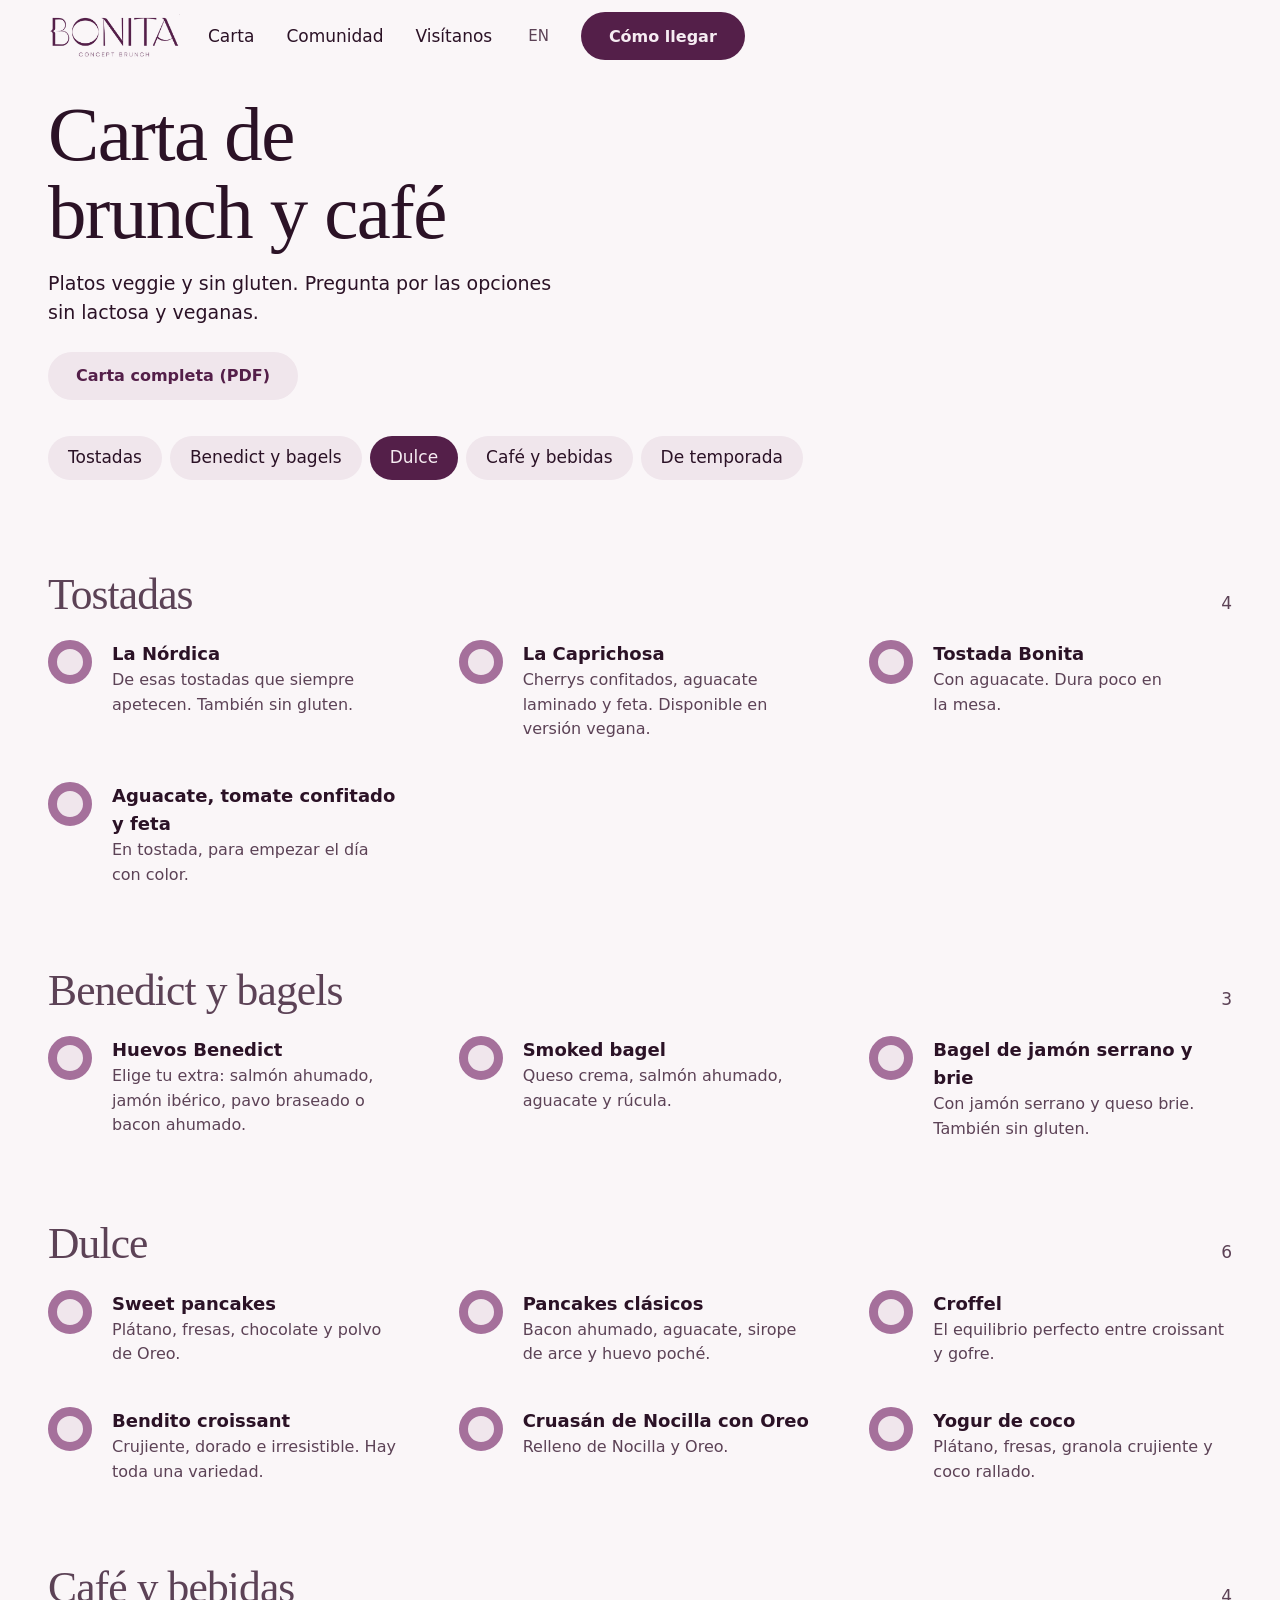
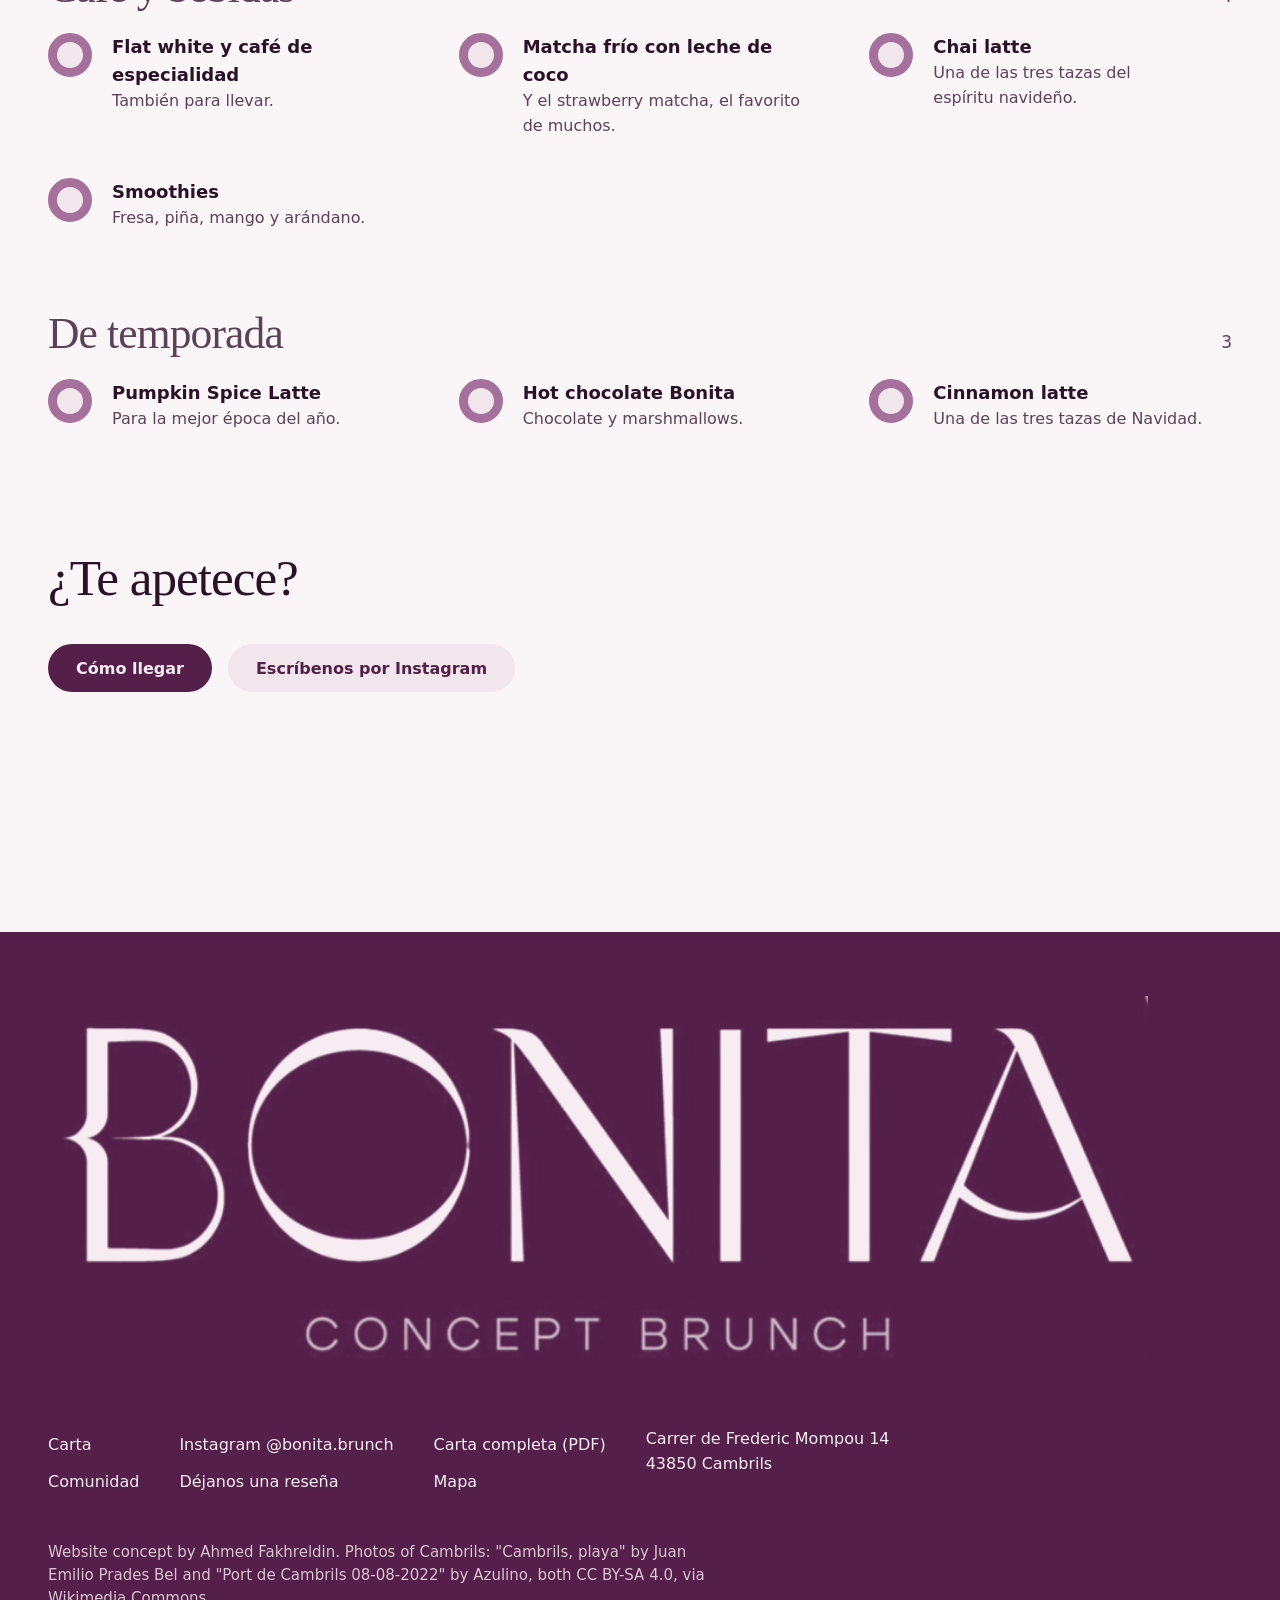
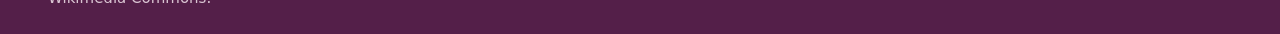
==== carta.html @ 0c5d7764 "Bonita Concept Brunch website concept" ====
<!doctype html>
<html lang="es"><head><meta charset="utf-8"><meta name="viewport" content="width=device-width,initial-scale=1">
<title>Carta · Bonita Concept Brunch</title><meta name="description" content="Los platos y bebidas de Bonita Concept Brunch en Cambrils.">
<link rel="preload" as="font" type="font/ttf" crossorigin href="fonts/marcellus-400.ttf">
<link rel="preload" as="font" type="font/ttf" crossorigin href="fonts/figtree-400.ttf">
<link rel="stylesheet" href="fonts/fonts.css"><link rel="stylesheet" href="styles.css">
<style>html.fl body{opacity:0}body{transition:opacity .25s ease}</style>
<script>document.documentElement.classList.add('fl');(function(){var d=function(){document.documentElement.classList.remove('fl')};setTimeout(d,1200);if(document.fonts&&document.fonts.load){Promise.all([document.fonts.load('1em Marcellus'),document.fonts.load('1em Figtree')]).then(d,d)}else d()})();</script>
</head><body><a class="skip" href="#main">Saltar al contenido</a><header class="nav"><a href="index.html" aria-label="Bonita Concept Brunch"><img class="logo" src="img/logo-plum.png" alt="Bonita Concept Brunch" width="132" height="44"></a>
<a class="l" href="carta.html"><span data-en="Menu">Carta</span></a><a class="l" href="comunidad.html"><span data-en="Community">Comunidad</span></a><a class="l" href="index.html#visitanos"><span data-en="Visit">Visítanos</span></a>
<button class="lang" type="button">EN</button><a class="btn" href="https://www.google.com/maps/search/?api=1&query=Bonita+Concept+Brunch+Carrer+de+Frederic+Mompou+14+Cambrils"><span data-en="Directions">Cómo llegar</span></a></header><main id="main">
<div class="hello"><h1 class="rv"><span data-en="Brunch and coffee menu">Carta de brunch y café</span></h1><p class="rv" style="--i:1"><span data-en="Veggie and gluten free dishes. Ask about lactose free and vegan options.">Platos veggie y sin gluten. Pregunta por las opciones sin lactosa y veganas.</span></p>
<div class="actions rv" style="--i:2"><a class="btn alt" href="https://drive.google.com/file/d/1cFi0jNEHaVHTh7_fU4lbBXJW9XEex9RG/view?usp=drive_link"><span data-en="Full menu (PDF)">Carta completa (PDF)</span></a></div></div>
<nav class="chips" aria-label="Categorías"><a href="#tostadas"><span data-en="Toasts">Tostadas</span></a><a href="#benedict"><span data-en="Benedict and bagels">Benedict y bagels</span></a><a href="#dulce"><span data-en="Sweet">Dulce</span></a><a href="#bebidas"><span data-en="Coffee and drinks">Café y bebidas</span></a><a href="#temporada"><span data-en="Seasonal">De temporada</span></a></nav><section class="cat" id="tostadas"><header class="rv"><h2><span data-en="Toasts">Tostadas</span></h2><span>4</span></header><ul class="items"><li class="rv"><div><b><span data-en="La Nórdica">La Nórdica</span></b><p><span data-en="The toast that is always a good idea. Also gluten free.">De esas tostadas que siempre apetecen. También sin gluten.</span></p></div></li><li class="rv"><div><b><span data-en="La Caprichosa">La Caprichosa</span></b><p><span data-en="Confit cherry tomatoes, sliced avocado and feta. Vegan version available.">Cherrys confitados, aguacate laminado y feta. Disponible en versión vegana.</span></p></div></li><li class="rv"><div><b><span data-en="Tostada Bonita">Tostada Bonita</span></b><p><span data-en="With avocado. It does not last long on the table.">Con aguacate. Dura poco en la mesa.</span></p></div></li><li class="rv"><div><b><span data-en="Aguacate, tomate confitado y feta">Aguacate, tomate confitado y feta</span></b><p><span data-en="On toast, to start the day with some colour.">En tostada, para empezar el día con color.</span></p></div></li></ul></section><section class="cat" id="benedict"><header class="rv"><h2><span data-en="Benedict and bagels">Benedict y bagels</span></h2><span>3</span></header><ul class="items"><li class="rv"><div><b><span data-en="Huevos Benedict">Huevos Benedict</span></b><p><span data-en="Pick your extra: smoked salmon, iberico ham, roast turkey or smoked bacon.">Elige tu extra: salmón ahumado, jamón ibérico, pavo braseado o bacon ahumado.</span></p></div></li><li class="rv"><div><b><span data-en="Smoked bagel">Smoked bagel</span></b><p><span data-en="Cream cheese, smoked salmon, avocado and rocket.">Queso crema, salmón ahumado, aguacate y rúcula.</span></p></div></li><li class="rv"><div><b><span data-en="Bagel de jamón serrano y brie">Bagel de jamón serrano y brie</span></b><p><span data-en="With serrano ham and brie. Also gluten free.">Con jamón serrano y queso brie. También sin gluten.</span></p></div></li></ul></section><section class="cat" id="dulce"><header class="rv"><h2><span data-en="Sweet">Dulce</span></h2><span>6</span></header><ul class="items"><li class="rv"><div><b><span data-en="Sweet pancakes">Sweet pancakes</span></b><p><span data-en="Banana, strawberries, chocolate and Oreo crumb.">Plátano, fresas, chocolate y polvo de Oreo.</span></p></div></li><li class="rv"><div><b><span data-en="Pancakes clásicos">Pancakes clásicos</span></b><p><span data-en="Smoked bacon, avocado, maple syrup and poached egg.">Bacon ahumado, aguacate, sirope de arce y huevo poché.</span></p></div></li><li class="rv"><div><b><span data-en="Croffel">Croffel</span></b><p><span data-en="The perfect balance between croissant and waffle.">El equilibrio perfecto entre croissant y gofre.</span></p></div></li><li class="rv"><div><b><span data-en="Bendito croissant">Bendito croissant</span></b><p><span data-en="Crisp, golden and irresistible. There is a whole range.">Crujiente, dorado e irresistible. Hay toda una variedad.</span></p></div></li><li class="rv"><div><b><span data-en="Cruasán de Nocilla con Oreo">Cruasán de Nocilla con Oreo</span></b><p><span data-en="Filled with Nocilla and Oreo.">Relleno de Nocilla y Oreo.</span></p></div></li><li class="rv"><div><b><span data-en="Yogur de coco">Yogur de coco</span></b><p><span data-en="Banana, strawberries, crunchy granola and grated coconut.">Plátano, fresas, granola crujiente y coco rallado.</span></p></div></li></ul></section><section class="cat" id="bebidas"><header class="rv"><h2><span data-en="Coffee and drinks">Café y bebidas</span></h2><span>4</span></header><ul class="items"><li class="rv"><div><b><span data-en="Flat white y café de especialidad">Flat white y café de especialidad</span></b><p><span data-en="Also to take away.">También para llevar.</span></p></div></li><li class="rv"><div><b><span data-en="Matcha frío con leche de coco">Matcha frío con leche de coco</span></b><p><span data-en="And the strawberry matcha, a favourite of many.">Y el strawberry matcha, el favorito de muchos.</span></p></div></li><li class="rv"><div><b><span data-en="Chai latte">Chai latte</span></b><p><span data-en="One of the three cups of Christmas spirit.">Una de las tres tazas del espíritu navideño.</span></p></div></li><li class="rv"><div><b><span data-en="Smoothies">Smoothies</span></b><p><span data-en="Strawberry, pineapple, mango and blueberry.">Fresa, piña, mango y arándano.</span></p></div></li></ul></section><section class="cat" id="temporada"><header class="rv"><h2><span data-en="Seasonal">De temporada</span></h2><span>3</span></header><ul class="items"><li class="rv"><div><b><span data-en="Pumpkin Spice Latte">Pumpkin Spice Latte</span></b><p><span data-en="For the best time of the year.">Para la mejor época del año.</span></p></div></li><li class="rv"><div><b><span data-en="Hot chocolate Bonita">Hot chocolate Bonita</span></b><p><span data-en="Chocolate and marshmallows.">Chocolate y marshmallows.</span></p></div></li><li class="rv"><div><b><span data-en="Cinnamon latte">Cinnamon latte</span></b><p><span data-en="One of the three Christmas cups.">Una de las tres tazas de Navidad.</span></p></div></li></ul></section>
<section class="sec visit"><h2><span data-en="Hungry?">¿Te apetece?</span></h2><div class="actions"><a class="btn" href="https://www.google.com/maps/search/?api=1&query=Bonita+Concept+Brunch+Carrer+de+Frederic+Mompou+14+Cambrils"><span data-en="Directions">Cómo llegar</span></a><a class="btn alt" href="https://www.instagram.com/bonita.brunch/"><span data-en="Message us on Instagram">Escríbenos por Instagram</span></a></div></section></main><footer><img class="big" src="img/logo-cream.png" alt="Bonita Concept Brunch" width="930" height="310">
<div class="cols"><div><a href="carta.html"><span data-en="Menu">Carta</span></a><a href="comunidad.html"><span data-en="Community">Comunidad</span></a></div>
<div><a href="https://www.instagram.com/bonita.brunch/">Instagram @bonita.brunch</a><a href="https://g.page/r/CfIAZZboetoIEBM/review"><span data-en="Leave a review">Déjanos una reseña</span></a></div>
<div><a href="https://drive.google.com/file/d/1cFi0jNEHaVHTh7_fU4lbBXJW9XEex9RG/view?usp=drive_link"><span data-en="Full menu (PDF)">Carta completa (PDF)</span></a><a href="https://www.google.com/maps/search/?api=1&query=Bonita+Concept+Brunch+Carrer+de+Frederic+Mompou+14+Cambrils"><span data-en="Map">Mapa</span></a></div>
<div><span>Carrer de Frederic Mompou 14<br>43850 Cambrils</span></div></div>
<p class="credit">Website concept by Ahmed Fakhreldin. Photos of Cambrils: "Cambrils, playa" by Juan Emilio Prades Bel and "Port de Cambrils 08-08-2022" by Azulino, both CC BY-SA 4.0, via Wikimedia Commons.</p></footer>
<script src="site.js"></script></body></html>
---- fonts/fonts.css ----
@font-face{font-family:'Figtree';font-style:normal;font-weight:400;font-display:block;src:url(figtree-400.ttf) format('truetype')}
@font-face{font-family:'Figtree';font-style:normal;font-weight:500;font-display:block;src:url(figtree-500.ttf) format('truetype')}
@font-face{font-family:'Figtree';font-style:normal;font-weight:600;font-display:block;src:url(figtree-600.ttf) format('truetype')}
@font-face{font-family:'Marcellus';font-style:normal;font-weight:400;font-display:block;src:url(marcellus-400.ttf) format('truetype')}
---- styles.css ----
:root{
  --plum:#541F49; --plum-d:#3E1535; --orchid:#A5709B; --ground:#FAF6F8; --step:#F0E6EC; --ink:#2B1226; --soft:#5C4256; --cream:#F6ECF2;
  --f-display:'Marcellus',Georgia,serif; --f-text:'Figtree',system-ui,sans-serif;
  --m:clamp(16px,4vw,48px); --ease:cubic-bezier(.23,1,.32,1);
  --s1:8px;--s2:16px;--s3:24px;--s4:40px;--s5:64px;--s6:120px;
}
*{box-sizing:border-box;margin:0}
html{scroll-behavior:smooth;-webkit-text-size-adjust:100%}
body{background:var(--ground);color:var(--ink);font:400 17px/1.55 var(--f-text);overflow-x:hidden}
img{display:block;max-width:100%}
a{color:inherit}
h1,h2,h3{font-family:var(--f-display);font-weight:400;line-height:1.02;letter-spacing:-.02em;text-wrap:balance}
p{text-wrap:pretty}
:focus-visible{outline:3px solid var(--plum);outline-offset:3px}
.skip{position:absolute;left:-999px}.skip:focus{left:var(--m);top:8px;background:var(--plum);color:var(--cream);padding:8px 16px;z-index:50}
/* nav */
.nav{position:sticky;top:0;z-index:20;background:var(--ground);display:flex;align-items:center;gap:var(--s3);padding:10px var(--m);height:72px}
.nav .logo{height:44px;width:auto;margin-right:auto}
.nav a.l{text-decoration:none;font-weight:500;padding:12px 4px}
.nav a.l:hover{color:var(--plum);text-decoration:underline;text-underline-offset:6px}
.lang{background:none;border:0;font:500 15px var(--f-text);color:var(--soft);padding:12px 8px;cursor:pointer;min-height:44px}
.btn{display:inline-flex;align-items:center;justify-content:center;min-height:48px;padding:0 28px;border-radius:999px;background:var(--plum);color:var(--cream);font:600 16px var(--f-text);text-decoration:none;border:0;cursor:pointer;transition:transform .18s var(--ease),background .18s var(--ease);white-space:nowrap}
.btn:active{transform:scale(.97)}
.btn.alt{background:var(--step);color:var(--plum)}
@media (hover:hover) and (pointer:fine){.btn:hover{background:var(--plum-d)}.btn.alt:hover{background:#E6D6DF}}
/* hero */
.hero{position:relative;min-height:calc(100svh - 72px);overflow:hidden;display:flex;align-items:center;padding:var(--s4) var(--m)}
.hero .copy{position:relative;z-index:2;width:min(52%,720px);padding-left:4vw}
.hero h1{font-size:clamp(48px,6.2vw,100px);margin-bottom:var(--s3)}
.hero p.lead{font-size:19px;max-width:30ch;margin-bottom:var(--s3);color:var(--ink)}
.disc{position:absolute;z-index:1;width:120vh;height:120vh;border-radius:50%;background:var(--plum);left:84%;top:55%;transform:translate(-50%,-50%);display:grid;place-items:center;animation:open 1.1s var(--ease) both}
.disc img{position:absolute;left:12%;top:50%;width:44%;height:auto;transform:translateY(-50%)}
@keyframes open{from{clip-path:circle(0% at 100% 50%)}to{clip-path:circle(150% at 100% 50%)}}
.status{display:flex;align-items:center;gap:var(--s2);margin-top:var(--s4);max-width:44ch}
.status i{flex:none;width:18px;height:18px;border-radius:50%;background:var(--orchid)}
.status.on i{background:var(--plum)}
.status b{font-weight:600}
/* sections */
.sec{padding:var(--s6) var(--m)}
.sec h2,.sec .h{font-size:clamp(36px,4vw,60px);margin-bottom:var(--s4)}
.panel{background:var(--plum);color:var(--cream);margin:0 20px;border-radius:12px;min-height:84svh;position:relative;overflow:hidden;padding:56px}
.panel h2{font-size:clamp(40px,4.4vw,64px);max-width:12ch;margin-bottom:var(--s5)}
.panel .cols{position:absolute;left:63%;top:56px;display:grid;gap:64px;width:min(330px,30%)}
.panel h3{font:600 22px/1.2 var(--f-text);margin-bottom:8px;letter-spacing:0}
.panel p{font-size:16px}
.panel .btn{background:var(--cream);color:var(--plum);width:max-content}
.panel .ring{position:absolute;left:6%;bottom:-18vw;width:38vw;height:38vw;border-radius:50%;background:var(--orchid)}
.ringlist{list-style:none;padding:0}
.ringlist li{display:grid;grid-template-columns:28px 1fr;gap:var(--s2);padding:10px 0}
.ringlist li::before{content:"";width:16px;height:16px;border-radius:50%;background:var(--plum);margin-top:.5em}
.split{display:grid;grid-template-columns:1fr 1fr;gap:var(--s5);align-items:center}
.mask{aspect-ratio:1;border-radius:50%;overflow:hidden;background:var(--step)}
.mask img{width:100%;height:100%;object-fit:cover}
.cap{font-size:15px;color:var(--soft);margin-top:var(--s2)}
.band{background:var(--step)}
.visit dl{display:grid;grid-template-columns:max-content 1fr;gap:12px 32px;margin:var(--s3) 0}
.visit dt{font-weight:600}
.actions{display:flex;flex-wrap:wrap;gap:var(--s2);margin-top:var(--s3)}
/* footer */
footer{background:var(--plum);color:var(--cream);padding:var(--s5) var(--m) var(--s3);margin-top:var(--s6)}
footer .big{width:100%;max-width:1100px;height:auto;margin:0 0 var(--s5)}
footer .cols{display:grid;grid-template-columns:repeat(4,auto);gap:var(--s4);justify-content:start;font-size:16px}
footer a{display:block;padding:6px 0;text-decoration:none}
footer a:hover{text-decoration:underline}
footer .credit{margin-top:var(--s4);font-size:15px;color:#D9C4D2;max-width:70ch}
/* carta */
.chips{position:sticky;top:72px;z-index:15;background:var(--ground);display:flex;gap:8px;overflow-x:auto;padding:12px var(--m);scrollbar-width:none}
.chips a{flex:none;text-decoration:none;padding:0 20px;min-height:44px;display:inline-flex;align-items:center;border-radius:999px;background:var(--step);font-weight:500}
.chips a[aria-current=true]{background:var(--plum);color:var(--cream)}
.cat{padding:var(--s5) var(--m) 0;scroll-margin-top:140px}
.cat header{display:flex;justify-content:space-between;align-items:baseline;margin-bottom:var(--s3)}
.cat h2{font-size:clamp(32px,3.4vw,50px)}
.cat header span{color:var(--soft)}
.items{display:grid;grid-template-columns:1fr 1fr;gap:36px 64px;list-style:none;padding:0}
.items li{display:grid;grid-template-columns:44px 1fr;gap:20px}
.items li::before{content:"";width:44px;height:44px;border-radius:50%;background:var(--step);border:9px solid var(--orchid);box-sizing:border-box}
.items b{font-size:18px;font-weight:600}
.items p{font-size:16px;color:var(--soft);max-width:40ch}
.items em{font-style:normal;color:var(--plum);font-weight:500;font-size:15px}
.hello{padding:var(--s4) var(--m) 0}
.hello h1{font-size:clamp(44px,6vw,88px);max-width:14ch}
/* community */
.story{display:grid;grid-template-columns:1fr 1fr;gap:var(--s5);padding:var(--s5) 0;align-items:start}
.story h2{font-size:clamp(32px,3.4vw,50px)}
.story:nth-child(even) h2{order:2}
/* motion */
.rv{opacity:0;transform:translateY(24px);transition:opacity .7s var(--ease),transform .7s var(--ease);transition-delay:calc(var(--i,0)*70ms)}
.rv.in{opacity:1;transform:none}
@media (max-width:900px){
  .nav a.l{display:none}
  .hero{align-items:flex-start;padding-top:6vh}
  .hero .copy{width:100%;padding-left:0}
  .hero h1{font-size:11.5vw}
  .disc{width:130vw;height:130vw;left:50%;top:auto;bottom:-66vw;transform:translateX(-50%)}
  .disc img{left:27%;top:22%;width:46%;transform:none}
  .status{max-width:none}
  .panel{margin:0 10px;padding:32px 20px;min-height:0}
  .panel h2{font-size:8.5vw;margin-bottom:var(--s3)}
  .panel .cols{position:static;width:100%;gap:var(--s3);margin-bottom:var(--s3)}
  .panel .ring{position:relative;left:0;bottom:-20vw;width:86vw;height:86vw;margin:var(--s3) auto 0}
  .split,.story,.items{grid-template-columns:1fr}
  .ringlist{columns:1!important}
  .story:nth-child(even) h2{order:0}
  .sec{padding:80px var(--m)}
  footer .cols{grid-template-columns:1fr 1fr}
  .visit dl{grid-template-columns:1fr}
}
@media (prefers-reduced-motion:reduce){.disc{animation:none}.rv{opacity:1;transform:none;transition:none}html{scroll-behavior:auto}}

.hello p{font-size:19px;max-width:44ch;margin-top:16px;color:var(--ink)}
.hello .actions{margin-bottom:var(--s3)}
.cat{padding-top:var(--s6)}
.items p{max-width:56ch}
@media (min-width:1200px){.items{grid-template-columns:repeat(3,1fr);gap:40px 48px}}
@media (min-width:700px){.chips{flex-wrap:wrap;overflow:visible}}
@media (max-width:699px){.items{grid-template-columns:1fr}}
.story{grid-template-columns:5fr 6fr}
.story p{font-size:19px;max-width:60ch}
.story:nth-child(even) h2{order:0}

.story h2{font-size:clamp(28px,3vw,44px)}
@media (max-width:699px){.hello h1{font-size:9.5vw}.story h2{font-size:7.4vw}}

.cat{padding-top:80px}.hello{padding-top:var(--s3)}
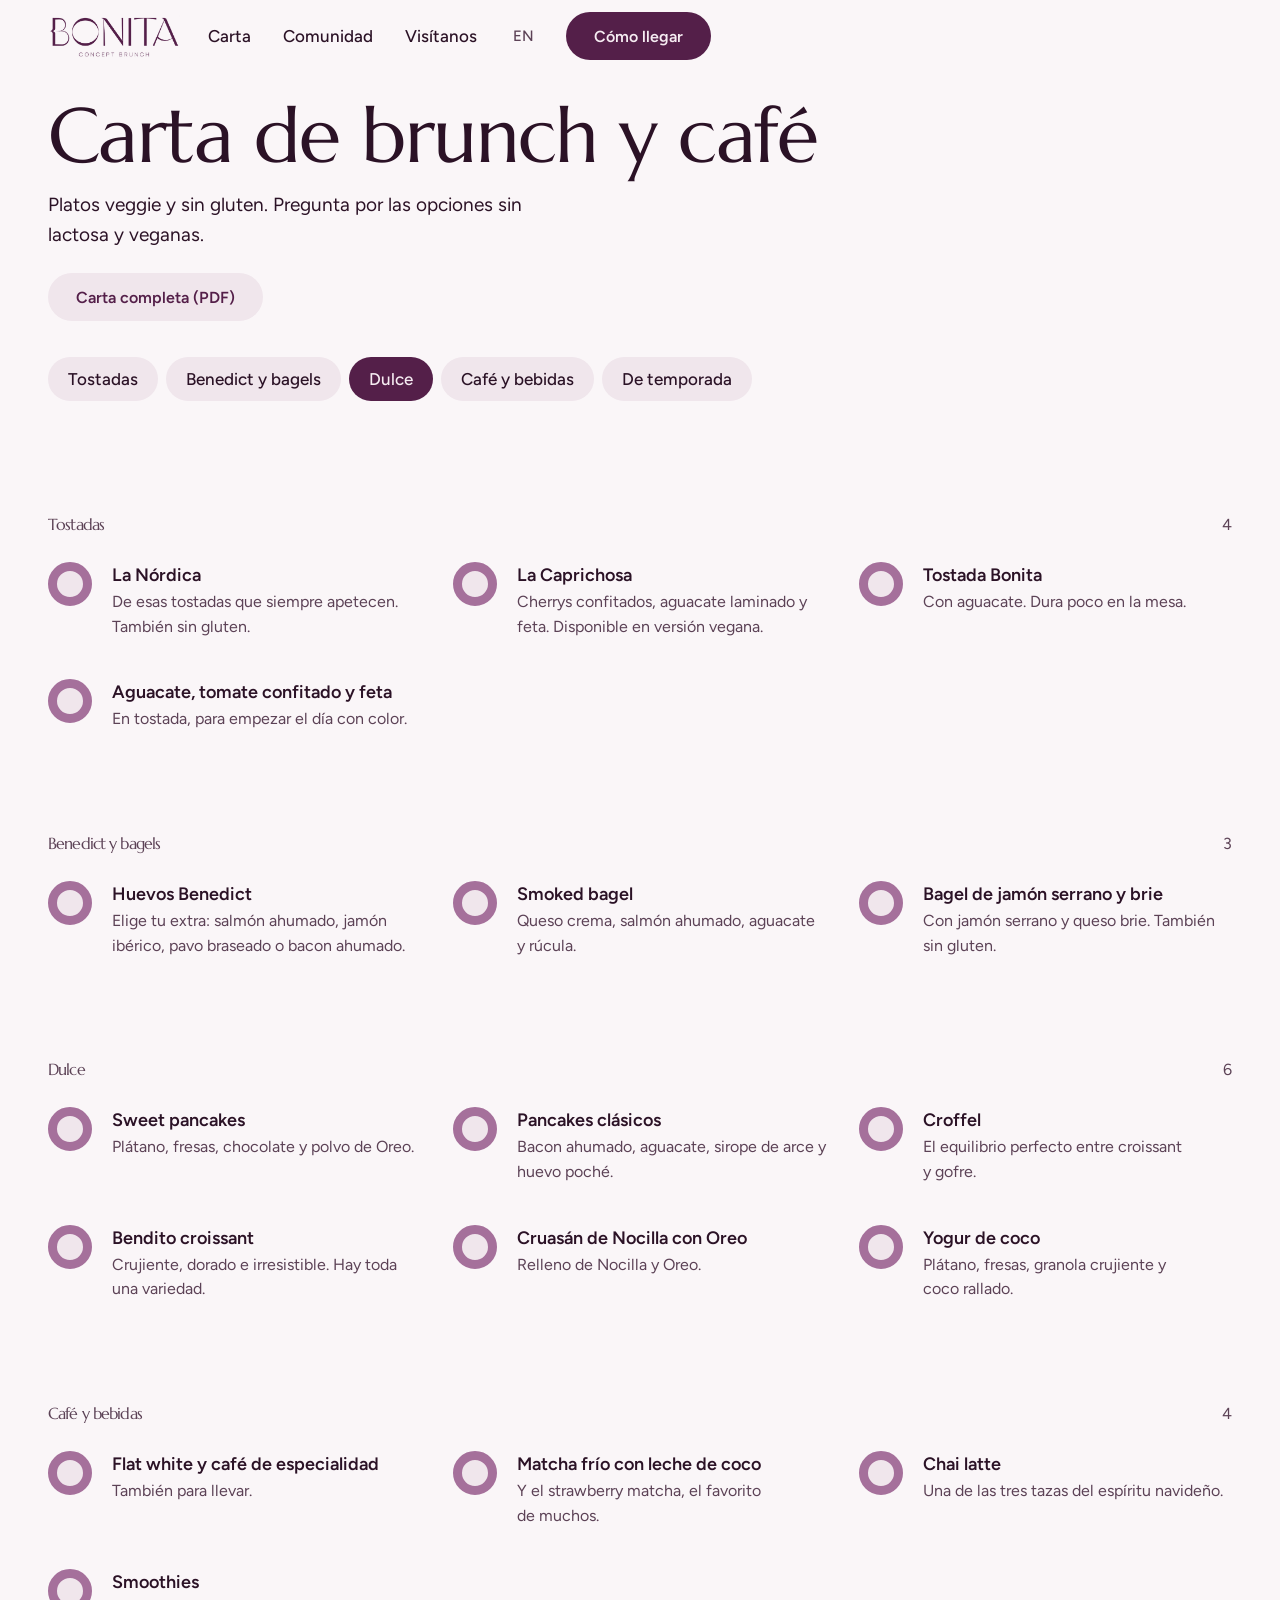
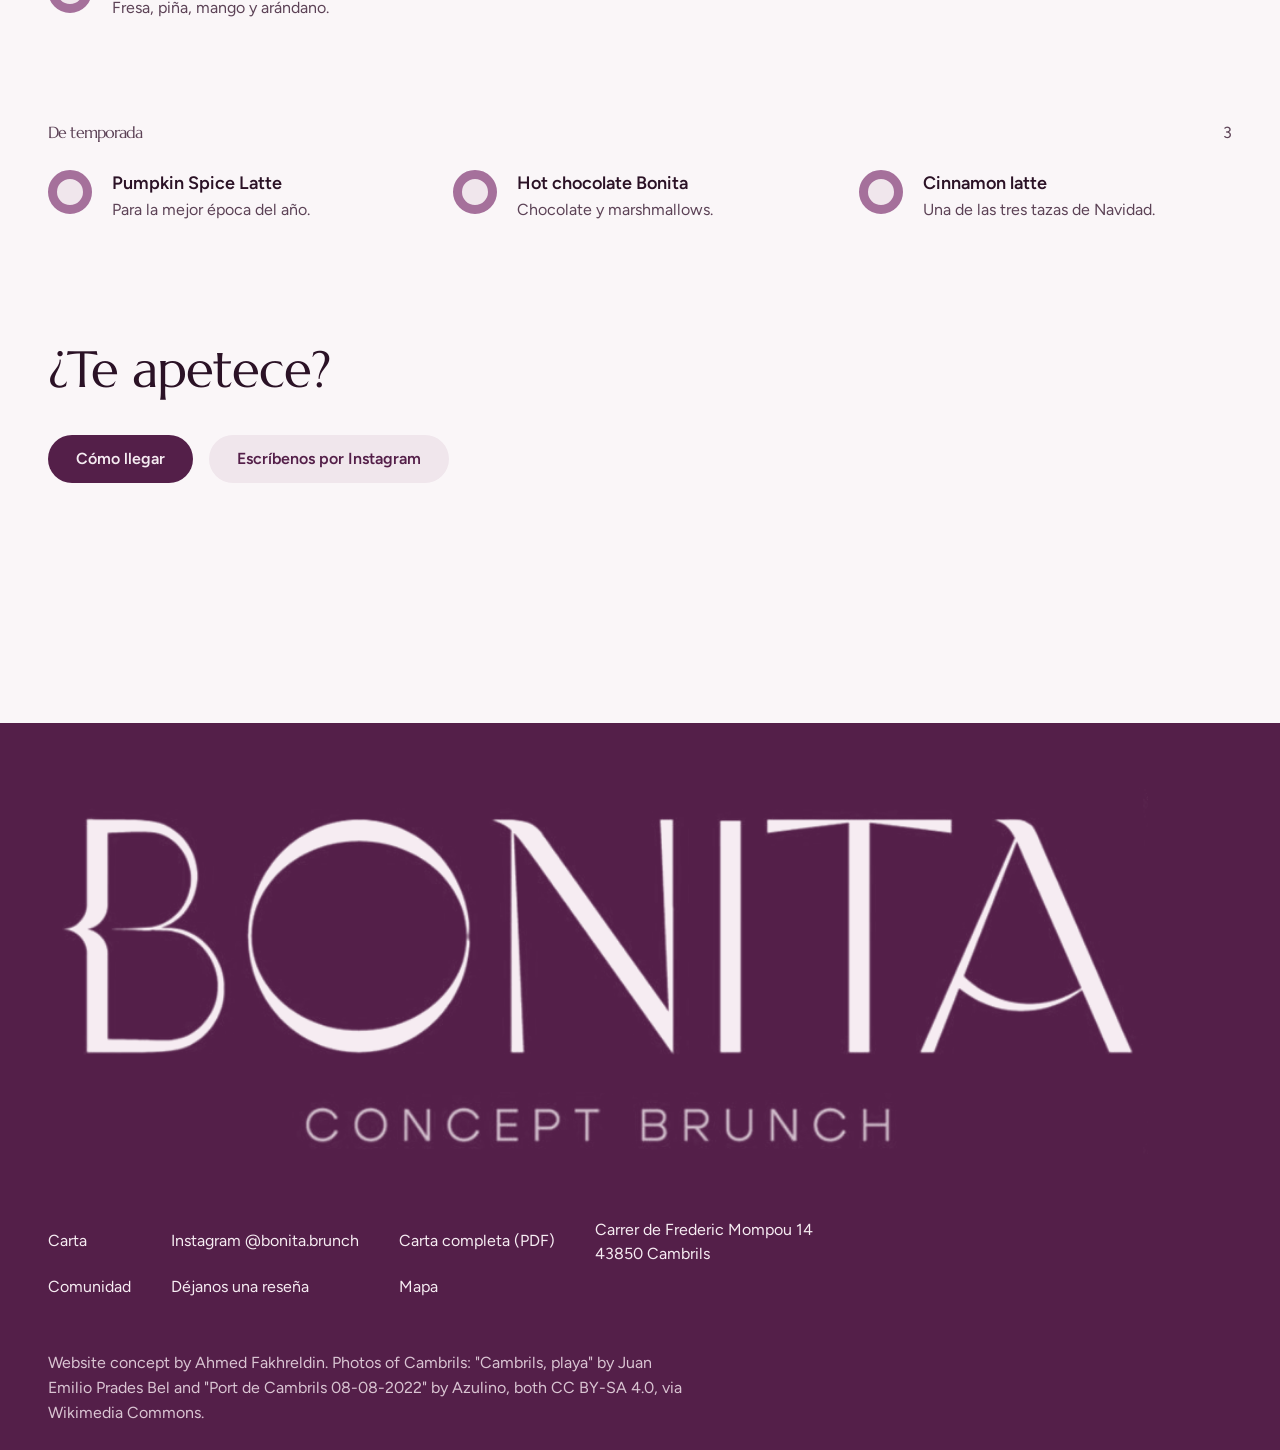
==== commit 9aa51838: "Accessibility and design critique fixes, woff2 fonts, cache version" ====
--- a/carta.html
+++ b/carta.html
@@ -1,21 +1,21 @@
 <!doctype html>
 <html lang="es"><head><meta charset="utf-8"><meta name="viewport" content="width=device-width,initial-scale=1">
 <title>Carta · Bonita Concept Brunch</title><meta name="description" content="Los platos y bebidas de Bonita Concept Brunch en Cambrils.">
-<link rel="preload" as="font" type="font/ttf" crossorigin href="fonts/marcellus-400.ttf">
-<link rel="preload" as="font" type="font/ttf" crossorigin href="fonts/figtree-400.ttf">
-<link rel="stylesheet" href="fonts/fonts.css"><link rel="stylesheet" href="styles.css">
+<link rel="preload" as="font" type="font/woff2" crossorigin href="fonts/marcellus-400.woff2">
+<link rel="preload" as="font" type="font/woff2" crossorigin href="fonts/figtree-400.woff2">
+<link rel="stylesheet" href="fonts/fonts.css?v=3"><link rel="stylesheet" href="styles.css?v=3"><noscript><style>.rv{opacity:1!important;transform:none!important}</style></noscript>
 <style>html.fl body{opacity:0}body{transition:opacity .25s ease}</style>
 <script>document.documentElement.classList.add('fl');(function(){var d=function(){document.documentElement.classList.remove('fl')};setTimeout(d,1200);if(document.fonts&&document.fonts.load){Promise.all([document.fonts.load('1em Marcellus'),document.fonts.load('1em Figtree')]).then(d,d)}else d()})();</script>
 </head><body><a class="skip" href="#main">Saltar al contenido</a><header class="nav"><a href="index.html" aria-label="Bonita Concept Brunch"><img class="logo" src="img/logo-plum.png" alt="Bonita Concept Brunch" width="132" height="44"></a>
 <a class="l" href="carta.html"><span data-en="Menu">Carta</span></a><a class="l" href="comunidad.html"><span data-en="Community">Comunidad</span></a><a class="l" href="index.html#visitanos"><span data-en="Visit">Visítanos</span></a>
-<button class="lang" type="button">EN</button><a class="btn" href="https://www.google.com/maps/search/?api=1&query=Bonita+Concept+Brunch+Carrer+de+Frederic+Mompou+14+Cambrils"><span data-en="Directions">Cómo llegar</span></a></header><main id="main">
+<button class="lang" type="button" aria-label="Switch to English">EN</button><a class="btn" href="https://www.google.com/maps/search/?api=1&query=Bonita+Concept+Brunch+Carrer+de+Frederic+Mompou+14+Cambrils"><span data-en="Directions">Cómo llegar</span></a></header><main id="main">
 <div class="hello"><h1 class="rv"><span data-en="Brunch and coffee menu">Carta de brunch y café</span></h1><p class="rv" style="--i:1"><span data-en="Veggie and gluten free dishes. Ask about lactose free and vegan options.">Platos veggie y sin gluten. Pregunta por las opciones sin lactosa y veganas.</span></p>
 <div class="actions rv" style="--i:2"><a class="btn alt" href="https://drive.google.com/file/d/1cFi0jNEHaVHTh7_fU4lbBXJW9XEex9RG/view?usp=drive_link"><span data-en="Full menu (PDF)">Carta completa (PDF)</span></a></div></div>
-<nav class="chips" aria-label="Categorías"><a href="#tostadas"><span data-en="Toasts">Tostadas</span></a><a href="#benedict"><span data-en="Benedict and bagels">Benedict y bagels</span></a><a href="#dulce"><span data-en="Sweet">Dulce</span></a><a href="#bebidas"><span data-en="Coffee and drinks">Café y bebidas</span></a><a href="#temporada"><span data-en="Seasonal">De temporada</span></a></nav><section class="cat" id="tostadas"><header class="rv"><h2><span data-en="Toasts">Tostadas</span></h2><span>4</span></header><ul class="items"><li class="rv"><div><b><span data-en="La Nórdica">La Nórdica</span></b><p><span data-en="The toast that is always a good idea. Also gluten free.">De esas tostadas que siempre apetecen. También sin gluten.</span></p></div></li><li class="rv"><div><b><span data-en="La Caprichosa">La Caprichosa</span></b><p><span data-en="Confit cherry tomatoes, sliced avocado and feta. Vegan version available.">Cherrys confitados, aguacate laminado y feta. Disponible en versión vegana.</span></p></div></li><li class="rv"><div><b><span data-en="Tostada Bonita">Tostada Bonita</span></b><p><span data-en="With avocado. It does not last long on the table.">Con aguacate. Dura poco en la mesa.</span></p></div></li><li class="rv"><div><b><span data-en="Aguacate, tomate confitado y feta">Aguacate, tomate confitado y feta</span></b><p><span data-en="On toast, to start the day with some colour.">En tostada, para empezar el día con color.</span></p></div></li></ul></section><section class="cat" id="benedict"><header class="rv"><h2><span data-en="Benedict and bagels">Benedict y bagels</span></h2><span>3</span></header><ul class="items"><li class="rv"><div><b><span data-en="Huevos Benedict">Huevos Benedict</span></b><p><span data-en="Pick your extra: smoked salmon, iberico ham, roast turkey or smoked bacon.">Elige tu extra: salmón ahumado, jamón ibérico, pavo braseado o bacon ahumado.</span></p></div></li><li class="rv"><div><b><span data-en="Smoked bagel">Smoked bagel</span></b><p><span data-en="Cream cheese, smoked salmon, avocado and rocket.">Queso crema, salmón ahumado, aguacate y rúcula.</span></p></div></li><li class="rv"><div><b><span data-en="Bagel de jamón serrano y brie">Bagel de jamón serrano y brie</span></b><p><span data-en="With serrano ham and brie. Also gluten free.">Con jamón serrano y queso brie. También sin gluten.</span></p></div></li></ul></section><section class="cat" id="dulce"><header class="rv"><h2><span data-en="Sweet">Dulce</span></h2><span>6</span></header><ul class="items"><li class="rv"><div><b><span data-en="Sweet pancakes">Sweet pancakes</span></b><p><span data-en="Banana, strawberries, chocolate and Oreo crumb.">Plátano, fresas, chocolate y polvo de Oreo.</span></p></div></li><li class="rv"><div><b><span data-en="Pancakes clásicos">Pancakes clásicos</span></b><p><span data-en="Smoked bacon, avocado, maple syrup and poached egg.">Bacon ahumado, aguacate, sirope de arce y huevo poché.</span></p></div></li><li class="rv"><div><b><span data-en="Croffel">Croffel</span></b><p><span data-en="The perfect balance between croissant and waffle.">El equilibrio perfecto entre croissant y gofre.</span></p></div></li><li class="rv"><div><b><span data-en="Bendito croissant">Bendito croissant</span></b><p><span data-en="Crisp, golden and irresistible. There is a whole range.">Crujiente, dorado e irresistible. Hay toda una variedad.</span></p></div></li><li class="rv"><div><b><span data-en="Cruasán de Nocilla con Oreo">Cruasán de Nocilla con Oreo</span></b><p><span data-en="Filled with Nocilla and Oreo.">Relleno de Nocilla y Oreo.</span></p></div></li><li class="rv"><div><b><span data-en="Yogur de coco">Yogur de coco</span></b><p><span data-en="Banana, strawberries, crunchy granola and grated coconut.">Plátano, fresas, granola crujiente y coco rallado.</span></p></div></li></ul></section><section class="cat" id="bebidas"><header class="rv"><h2><span data-en="Coffee and drinks">Café y bebidas</span></h2><span>4</span></header><ul class="items"><li class="rv"><div><b><span data-en="Flat white y café de especialidad">Flat white y café de especialidad</span></b><p><span data-en="Also to take away.">También para llevar.</span></p></div></li><li class="rv"><div><b><span data-en="Matcha frío con leche de coco">Matcha frío con leche de coco</span></b><p><span data-en="And the strawberry matcha, a favourite of many.">Y el strawberry matcha, el favorito de muchos.</span></p></div></li><li class="rv"><div><b><span data-en="Chai latte">Chai latte</span></b><p><span data-en="One of the three cups of Christmas spirit.">Una de las tres tazas del espíritu navideño.</span></p></div></li><li class="rv"><div><b><span data-en="Smoothies">Smoothies</span></b><p><span data-en="Strawberry, pineapple, mango and blueberry.">Fresa, piña, mango y arándano.</span></p></div></li></ul></section><section class="cat" id="temporada"><header class="rv"><h2><span data-en="Seasonal">De temporada</span></h2><span>3</span></header><ul class="items"><li class="rv"><div><b><span data-en="Pumpkin Spice Latte">Pumpkin Spice Latte</span></b><p><span data-en="For the best time of the year.">Para la mejor época del año.</span></p></div></li><li class="rv"><div><b><span data-en="Hot chocolate Bonita">Hot chocolate Bonita</span></b><p><span data-en="Chocolate and marshmallows.">Chocolate y marshmallows.</span></p></div></li><li class="rv"><div><b><span data-en="Cinnamon latte">Cinnamon latte</span></b><p><span data-en="One of the three Christmas cups.">Una de las tres tazas de Navidad.</span></p></div></li></ul></section>
+<nav class="chips" aria-label="Categorías"><a href="#tostadas"><span data-en="Toasts">Tostadas</span></a><a href="#benedict"><span data-en="Benedict and bagels">Benedict y bagels</span></a><a href="#dulce"><span data-en="Sweet">Dulce</span></a><a href="#bebidas"><span data-en="Coffee and drinks">Café y bebidas</span></a><a href="#temporada"><span data-en="Seasonal">De temporada</span></a></nav><section class="cat" id="tostadas"><div class="chead rv"><h2><span data-en="Toasts">Tostadas</span></h2><span>4</span></div><ul class="items"><li class="rv"><div><b><span data-en="La Nórdica">La Nórdica</span></b><p><span data-en="The toast that is always a good idea. Also gluten free.">De esas tostadas que siempre apetecen. También sin gluten.</span></p></div></li><li class="rv"><div><b><span data-en="La Caprichosa">La Caprichosa</span></b><p><span data-en="Confit cherry tomatoes, sliced avocado and feta. Vegan version available.">Cherrys confitados, aguacate laminado y feta. Disponible en versión vegana.</span></p></div></li><li class="rv"><div><b><span data-en="Tostada Bonita">Tostada Bonita</span></b><p><span data-en="With avocado. It does not last long on the table.">Con aguacate. Dura poco en la mesa.</span></p></div></li><li class="rv"><div><b><span data-en="Aguacate, tomate confitado y feta">Aguacate, tomate confitado y feta</span></b><p><span data-en="On toast, to start the day with some colour.">En tostada, para empezar el día con color.</span></p></div></li></ul></section><section class="cat" id="benedict"><div class="chead rv"><h2><span data-en="Benedict and bagels">Benedict y bagels</span></h2><span>3</span></div><ul class="items"><li class="rv"><div><b><span data-en="Huevos Benedict">Huevos Benedict</span></b><p><span data-en="Pick your extra: smoked salmon, iberico ham, roast turkey or smoked bacon.">Elige tu extra: salmón ahumado, jamón ibérico, pavo braseado o bacon ahumado.</span></p></div></li><li class="rv"><div><b><span data-en="Smoked bagel">Smoked bagel</span></b><p><span data-en="Cream cheese, smoked salmon, avocado and rocket.">Queso crema, salmón ahumado, aguacate y rúcula.</span></p></div></li><li class="rv"><div><b><span data-en="Bagel de jamón serrano y brie">Bagel de jamón serrano y brie</span></b><p><span data-en="With serrano ham and brie. Also gluten free.">Con jamón serrano y queso brie. También sin gluten.</span></p></div></li></ul></section><section class="cat" id="dulce"><div class="chead rv"><h2><span data-en="Sweet">Dulce</span></h2><span>6</span></div><ul class="items"><li class="rv"><div><b><span data-en="Sweet pancakes">Sweet pancakes</span></b><p><span data-en="Banana, strawberries, chocolate and Oreo crumb.">Plátano, fresas, chocolate y polvo de Oreo.</span></p></div></li><li class="rv"><div><b><span data-en="Pancakes clásicos">Pancakes clásicos</span></b><p><span data-en="Smoked bacon, avocado, maple syrup and poached egg.">Bacon ahumado, aguacate, sirope de arce y huevo poché.</span></p></div></li><li class="rv"><div><b><span data-en="Croffel">Croffel</span></b><p><span data-en="The perfect balance between croissant and waffle.">El equilibrio perfecto entre croissant y gofre.</span></p></div></li><li class="rv"><div><b><span data-en="Bendito croissant">Bendito croissant</span></b><p><span data-en="Crisp, golden and irresistible. There is a whole range.">Crujiente, dorado e irresistible. Hay toda una variedad.</span></p></div></li><li class="rv"><div><b><span data-en="Cruasán de Nocilla con Oreo">Cruasán de Nocilla con Oreo</span></b><p><span data-en="Filled with Nocilla and Oreo.">Relleno de Nocilla y Oreo.</span></p></div></li><li class="rv"><div><b><span data-en="Yogur de coco">Yogur de coco</span></b><p><span data-en="Banana, strawberries, crunchy granola and grated coconut.">Plátano, fresas, granola crujiente y coco rallado.</span></p></div></li></ul></section><section class="cat" id="bebidas"><div class="chead rv"><h2><span data-en="Coffee and drinks">Café y bebidas</span></h2><span>4</span></div><ul class="items"><li class="rv"><div><b><span data-en="Flat white y café de especialidad">Flat white y café de especialidad</span></b><p><span data-en="Also to take away.">También para llevar.</span></p></div></li><li class="rv"><div><b><span data-en="Matcha frío con leche de coco">Matcha frío con leche de coco</span></b><p><span data-en="And the strawberry matcha, a favourite of many.">Y el strawberry matcha, el favorito de muchos.</span></p></div></li><li class="rv"><div><b><span data-en="Chai latte">Chai latte</span></b><p><span data-en="One of the three cups of Christmas spirit.">Una de las tres tazas del espíritu navideño.</span></p></div></li><li class="rv"><div><b><span data-en="Smoothies">Smoothies</span></b><p><span data-en="Strawberry, pineapple, mango and blueberry.">Fresa, piña, mango y arándano.</span></p></div></li></ul></section><section class="cat" id="temporada"><div class="chead rv"><h2><span data-en="Seasonal">De temporada</span></h2><span>3</span></div><ul class="items"><li class="rv"><div><b><span data-en="Pumpkin Spice Latte">Pumpkin Spice Latte</span></b><p><span data-en="For the best time of the year.">Para la mejor época del año.</span></p></div></li><li class="rv"><div><b><span data-en="Hot chocolate Bonita">Hot chocolate Bonita</span></b><p><span data-en="Chocolate and marshmallows.">Chocolate y marshmallows.</span></p></div></li><li class="rv"><div><b><span data-en="Cinnamon latte">Cinnamon latte</span></b><p><span data-en="One of the three Christmas cups.">Una de las tres tazas de Navidad.</span></p></div></li></ul></section>
 <section class="sec visit"><h2><span data-en="Hungry?">¿Te apetece?</span></h2><div class="actions"><a class="btn" href="https://www.google.com/maps/search/?api=1&query=Bonita+Concept+Brunch+Carrer+de+Frederic+Mompou+14+Cambrils"><span data-en="Directions">Cómo llegar</span></a><a class="btn alt" href="https://www.instagram.com/bonita.brunch/"><span data-en="Message us on Instagram">Escríbenos por Instagram</span></a></div></section></main><footer><img class="big" src="img/logo-cream.png" alt="Bonita Concept Brunch" width="930" height="310">
 <div class="cols"><div><a href="carta.html"><span data-en="Menu">Carta</span></a><a href="comunidad.html"><span data-en="Community">Comunidad</span></a></div>
 <div><a href="https://www.instagram.com/bonita.brunch/">Instagram @bonita.brunch</a><a href="https://g.page/r/CfIAZZboetoIEBM/review"><span data-en="Leave a review">Déjanos una reseña</span></a></div>
 <div><a href="https://drive.google.com/file/d/1cFi0jNEHaVHTh7_fU4lbBXJW9XEex9RG/view?usp=drive_link"><span data-en="Full menu (PDF)">Carta completa (PDF)</span></a><a href="https://www.google.com/maps/search/?api=1&query=Bonita+Concept+Brunch+Carrer+de+Frederic+Mompou+14+Cambrils"><span data-en="Map">Mapa</span></a></div>
 <div><span>Carrer de Frederic Mompou 14<br>43850 Cambrils</span></div></div>
 <p class="credit">Website concept by Ahmed Fakhreldin. Photos of Cambrils: "Cambrils, playa" by Juan Emilio Prades Bel and "Port de Cambrils 08-08-2022" by Azulino, both CC BY-SA 4.0, via Wikimedia Commons.</p></footer>
-<script src="site.js"></script></body></html>+<script src="site.js?v=3"></script></body></html>
--- a/fonts/fonts.css
+++ b/fonts/fonts.css
@@ -1,4 +1,4 @@
-@font-face{font-family:'Figtree';font-style:normal;font-weight:400;font-display:block;src:url(figtree-400.ttf) format('truetype')}
-@font-face{font-family:'Figtree';font-style:normal;font-weight:500;font-display:block;src:url(figtree-500.ttf) format('truetype')}
-@font-face{font-family:'Figtree';font-style:normal;font-weight:600;font-display:block;src:url(figtree-600.ttf) format('truetype')}
-@font-face{font-family:'Marcellus';font-style:normal;font-weight:400;font-display:block;src:url(marcellus-400.ttf) format('truetype')}
+@font-face{font-family:'Figtree';font-style:normal;font-weight:400;font-display:block;src:url(figtree-400.woff2) format('woff2')}
+@font-face{font-family:'Figtree';font-style:normal;font-weight:500;font-display:block;src:url(figtree-500.woff2) format('woff2')}
+@font-face{font-family:'Figtree';font-style:normal;font-weight:600;font-display:block;src:url(figtree-600.woff2) format('woff2')}
+@font-face{font-family:'Marcellus';font-style:normal;font-weight:400;font-display:block;src:url(marcellus-400.woff2) format('woff2')}
--- a/styles.css
+++ b/styles.css
@@ -68,9 +68,9 @@
 .chips a{flex:none;text-decoration:none;padding:0 20px;min-height:44px;display:inline-flex;align-items:center;border-radius:999px;background:var(--step);font-weight:500}
 .chips a[aria-current=true]{background:var(--plum);color:var(--cream)}
 .cat{padding:var(--s5) var(--m) 0;scroll-margin-top:140px}
-.cat header{display:flex;justify-content:space-between;align-items:baseline;margin-bottom:var(--s3)}
+.cat .chead{display:flex;justify-content:space-between;align-items:baseline;margin-bottom:var(--s3)}
 .cat h2{font-size:clamp(32px,3.4vw,50px)}
-.cat header span{color:var(--soft)}
+.cat .chead span{color:var(--soft)}
 .items{display:grid;grid-template-columns:1fr 1fr;gap:36px 64px;list-style:none;padding:0}
 .items li{display:grid;grid-template-columns:44px 1fr;gap:20px}
 .items li::before{content:"";width:44px;height:44px;border-radius:50%;background:var(--step);border:9px solid var(--orchid);box-sizing:border-box}
@@ -122,3 +122,13 @@
 @media (max-width:699px){.hello h1{font-size:9.5vw}.story h2{font-size:7.4vw}}
 
 .cat{padding-top:80px}.hello{padding-top:var(--s3)}
+
+footer a{padding:11px 0}
+.cat .chead span{font-size:16px}
+.band .ringlist li{padding:12px 0}
+.band .ringlist{font-size:19px}
+@media (min-width:1200px){.items p{max-width:none}}
+footer .credit{font-size:16px}
+.panel .cols{width:min(440px,34%)}
+@media (min-width:1200px){.items{gap:40px 32px}}
+@media (max-width:899px){.panel .cols{width:100%}}
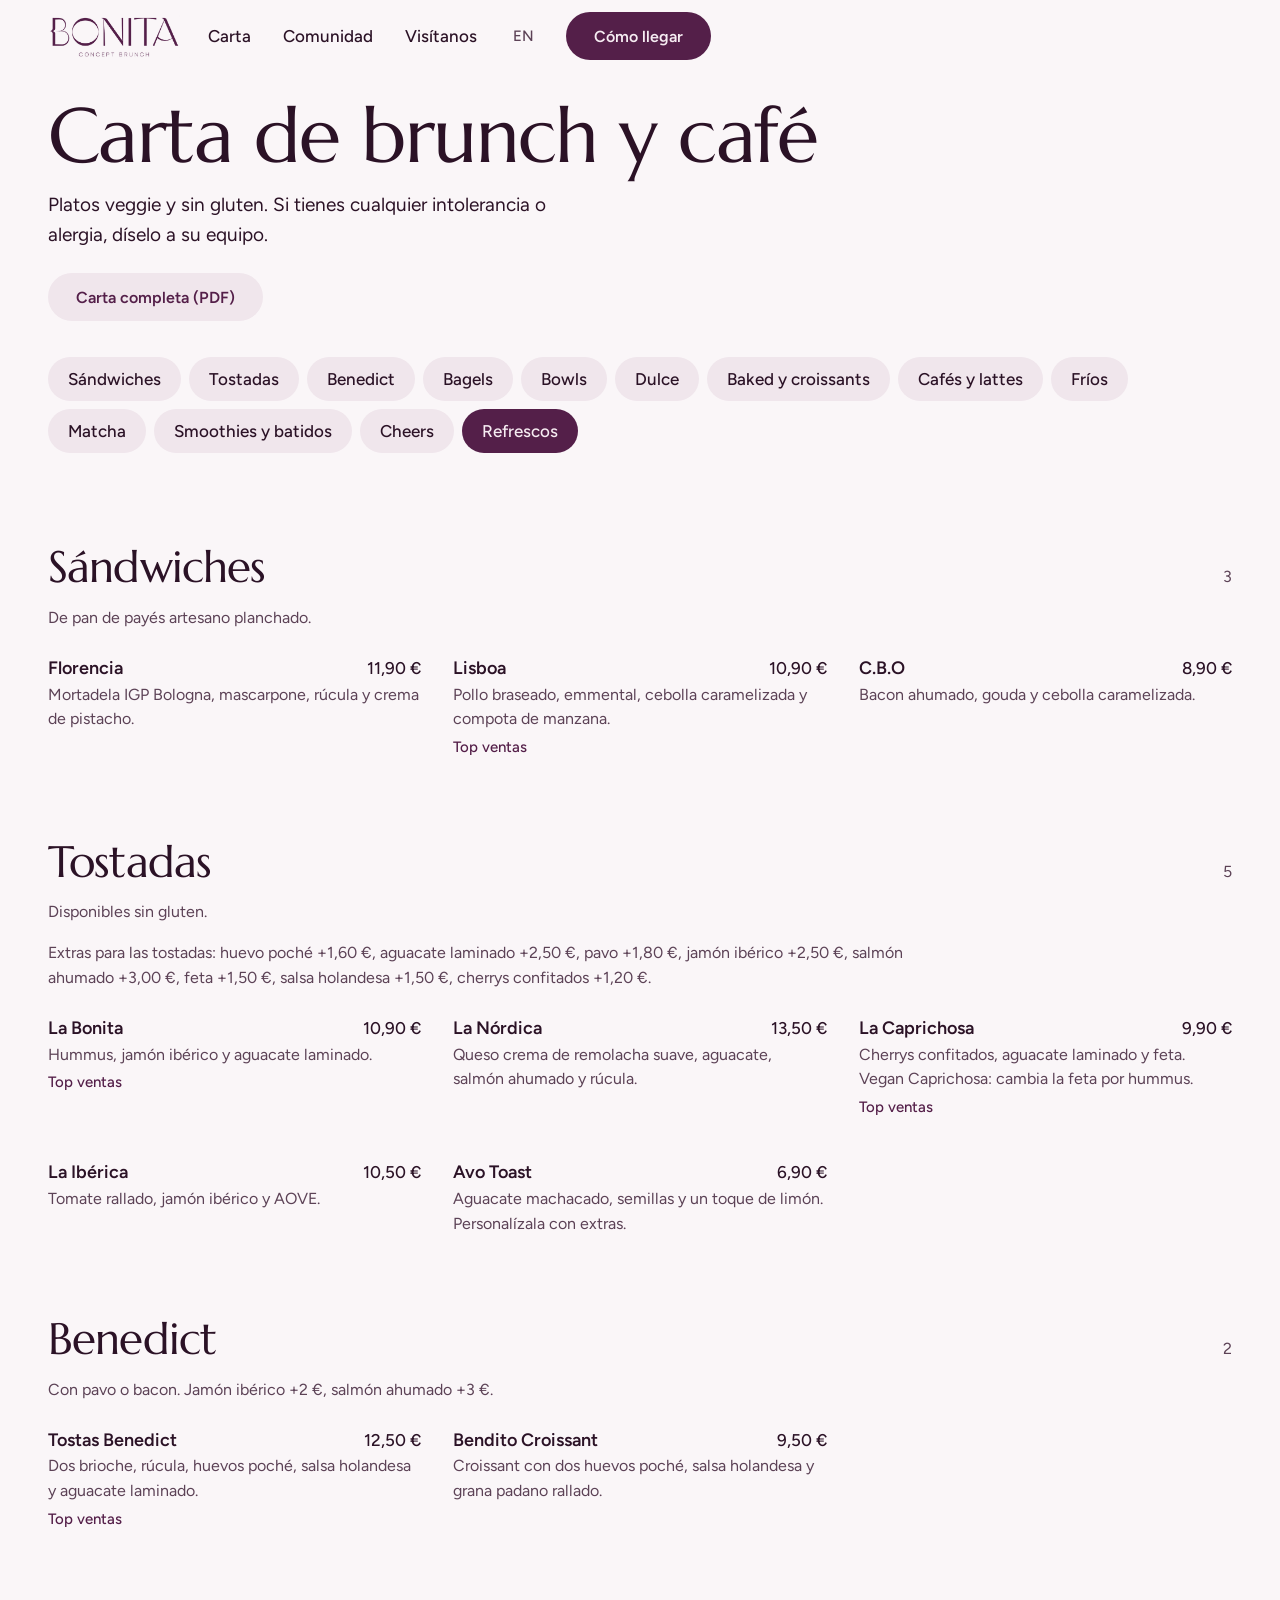
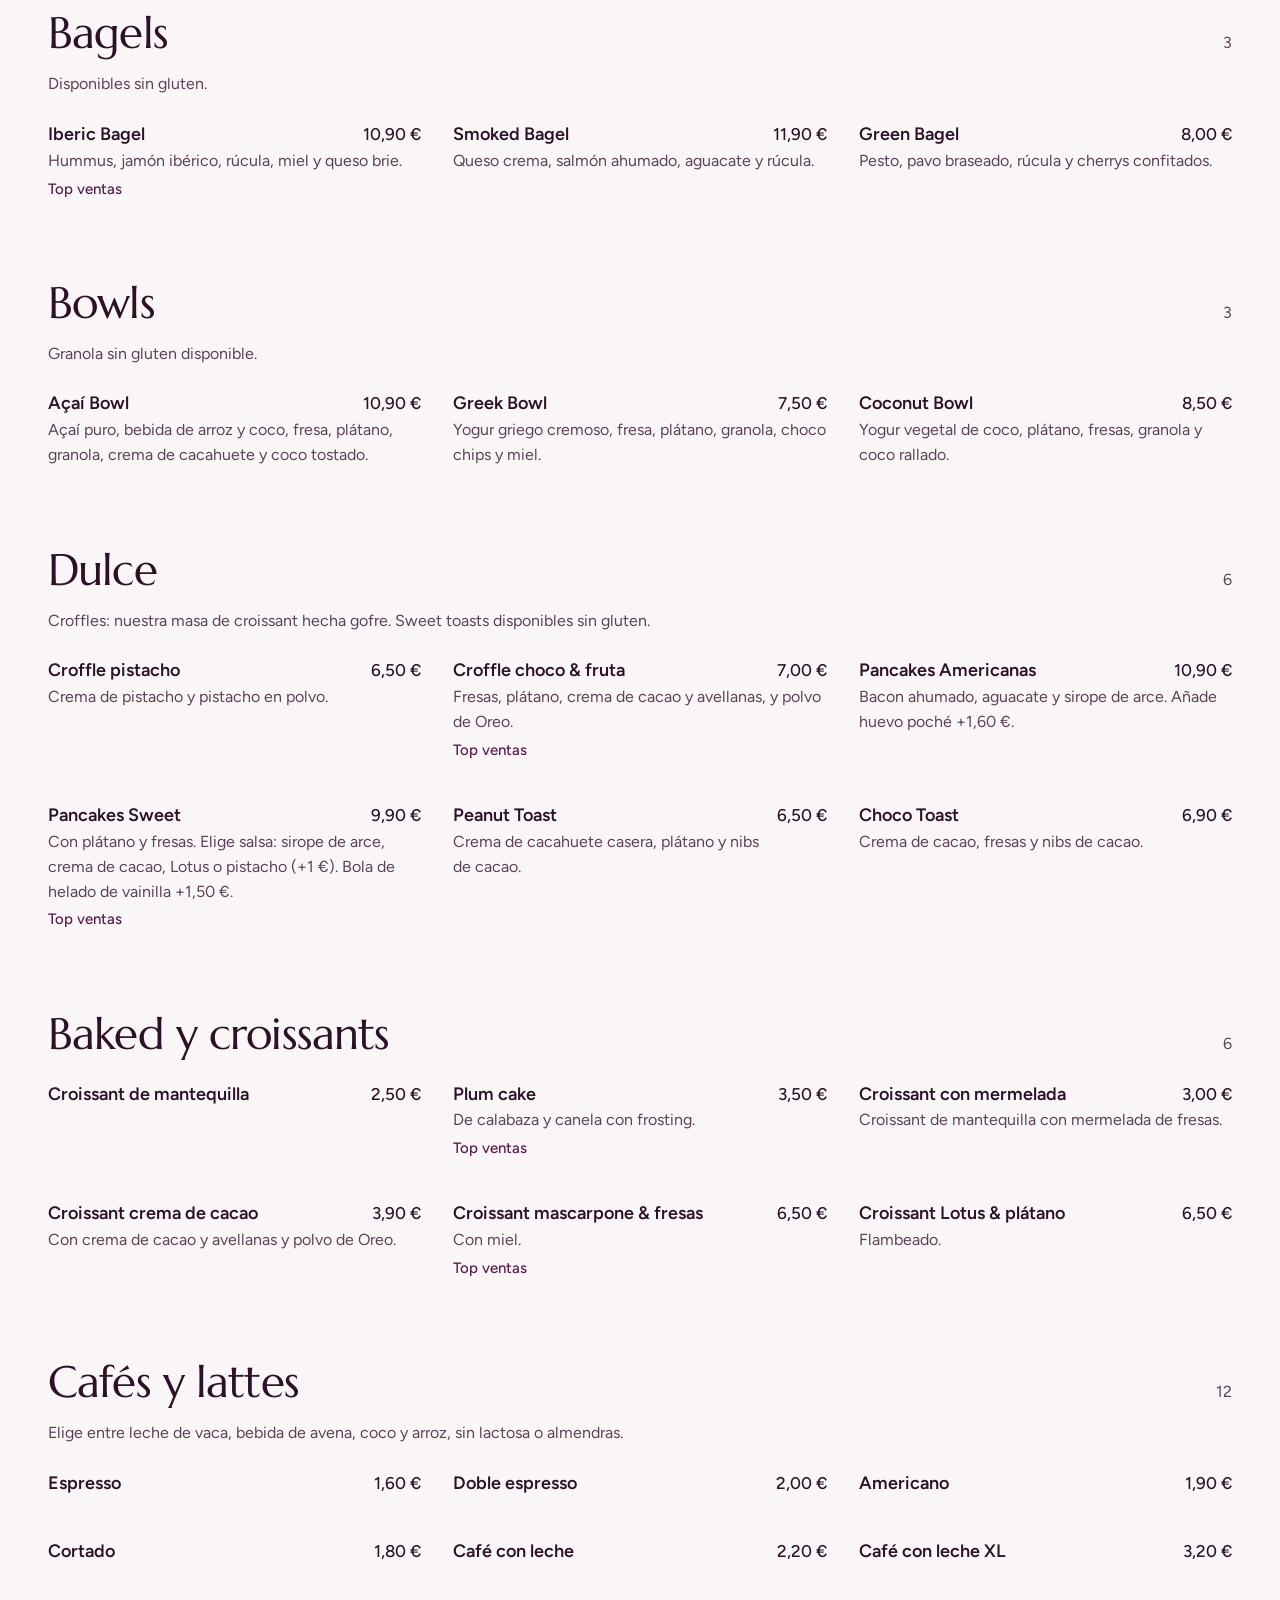
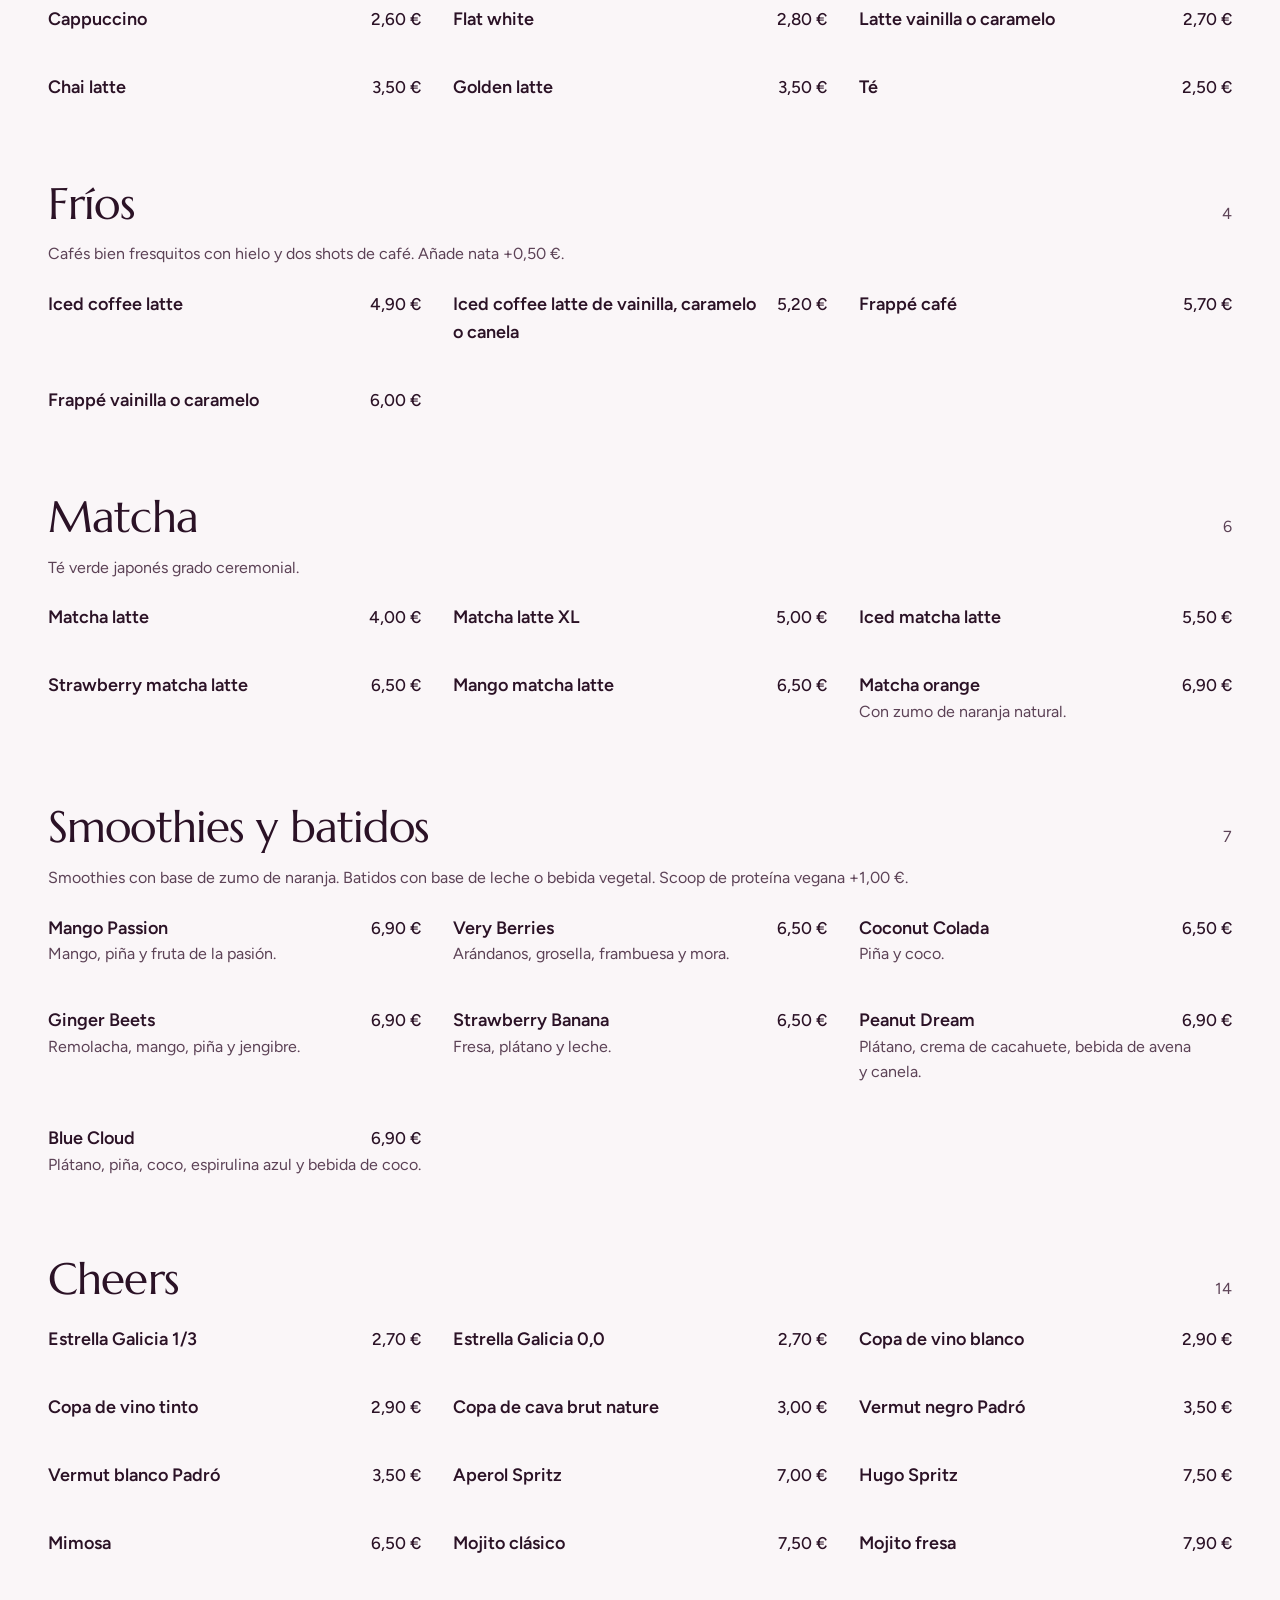
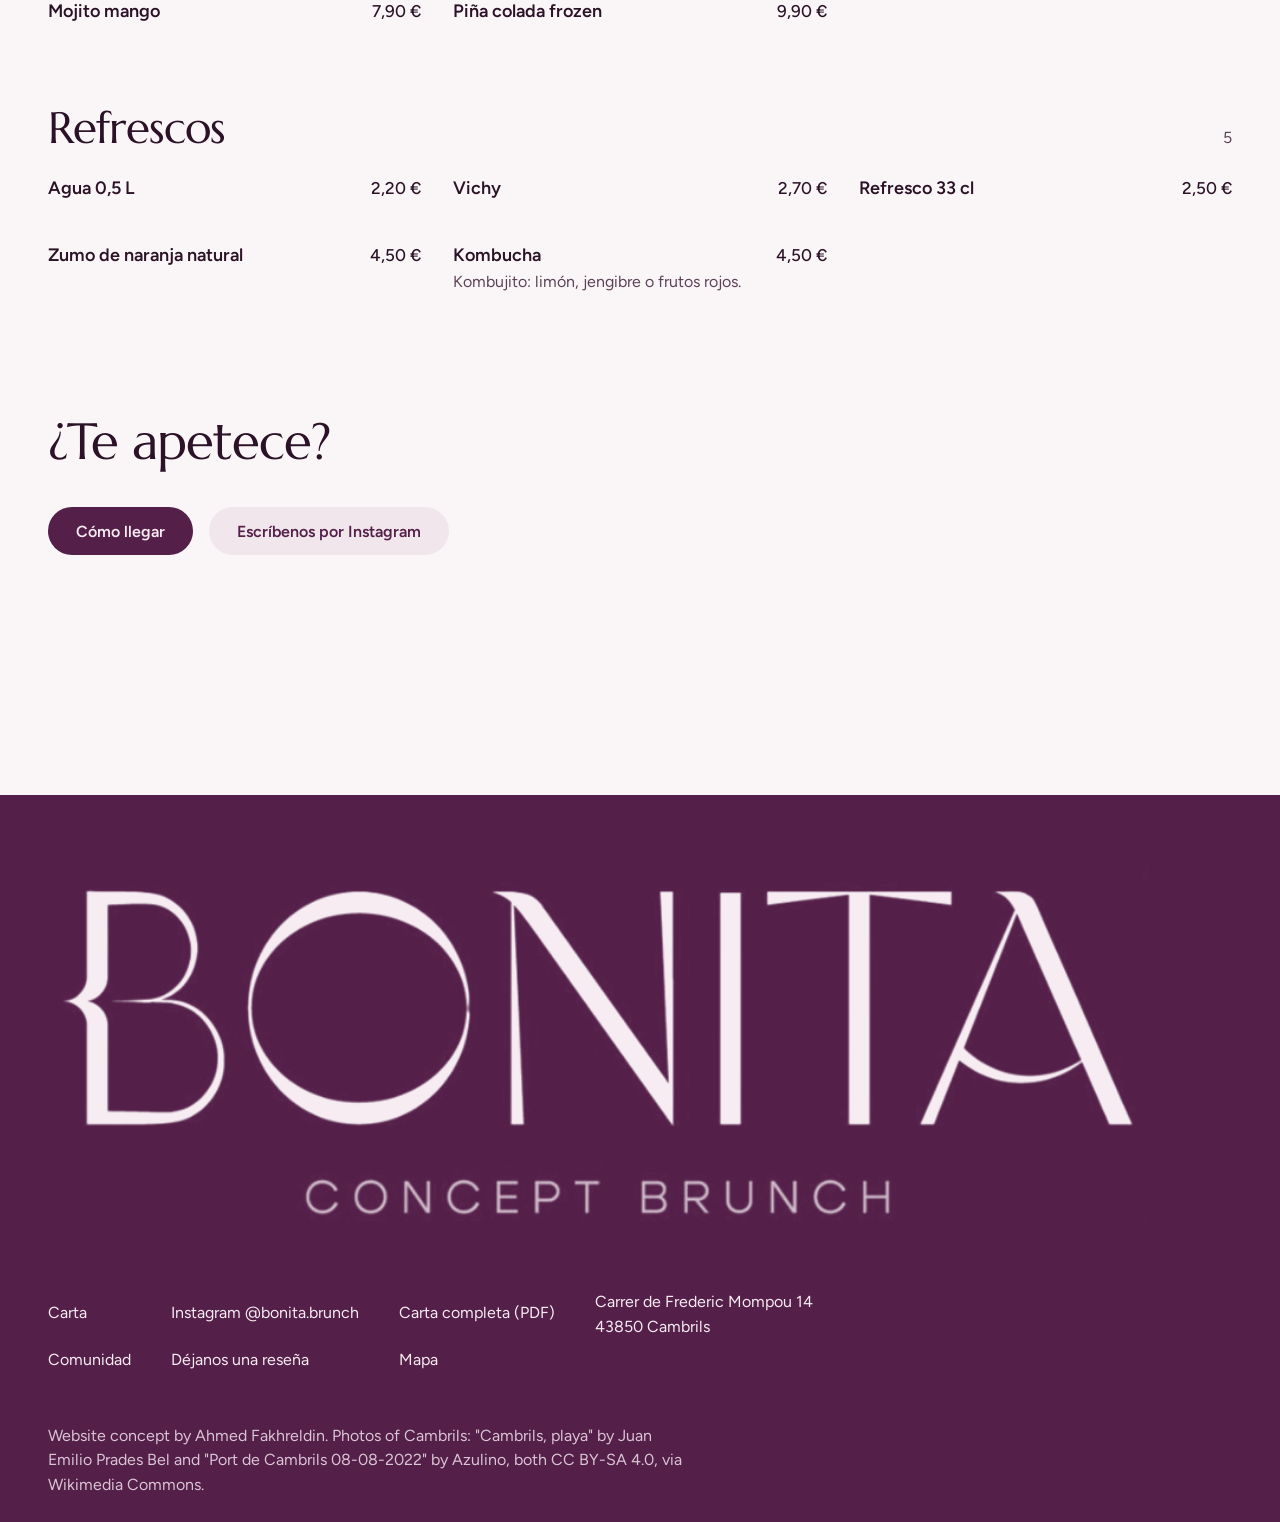
==== commit d77fe9dd: "Menu rebuilt from the real carta with prices" ====
--- a/carta.html
+++ b/carta.html
@@ -1,21 +1,21 @@
 <!doctype html>
 <html lang="es"><head><meta charset="utf-8"><meta name="viewport" content="width=device-width,initial-scale=1">
-<title>Carta · Bonita Concept Brunch</title><meta name="description" content="Los platos y bebidas de Bonita Concept Brunch en Cambrils.">
+<title>Carta · Bonita Concept Brunch</title><meta name="description" content="La carta de Bonita Concept Brunch en Cambrils, con precios.">
 <link rel="preload" as="font" type="font/woff2" crossorigin href="fonts/marcellus-400.woff2">
 <link rel="preload" as="font" type="font/woff2" crossorigin href="fonts/figtree-400.woff2">
-<link rel="stylesheet" href="fonts/fonts.css?v=3"><link rel="stylesheet" href="styles.css?v=3"><noscript><style>.rv{opacity:1!important;transform:none!important}</style></noscript>
+<link rel="stylesheet" href="fonts/fonts.css?v=4"><link rel="stylesheet" href="styles.css?v=4"><noscript><style>.rv{opacity:1!important;transform:none!important}</style></noscript>
 <style>html.fl body{opacity:0}body{transition:opacity .25s ease}</style>
 <script>document.documentElement.classList.add('fl');(function(){var d=function(){document.documentElement.classList.remove('fl')};setTimeout(d,1200);if(document.fonts&&document.fonts.load){Promise.all([document.fonts.load('1em Marcellus'),document.fonts.load('1em Figtree')]).then(d,d)}else d()})();</script>
 </head><body><a class="skip" href="#main">Saltar al contenido</a><header class="nav"><a href="index.html" aria-label="Bonita Concept Brunch"><img class="logo" src="img/logo-plum.png" alt="Bonita Concept Brunch" width="132" height="44"></a>
 <a class="l" href="carta.html"><span data-en="Menu">Carta</span></a><a class="l" href="comunidad.html"><span data-en="Community">Comunidad</span></a><a class="l" href="index.html#visitanos"><span data-en="Visit">Visítanos</span></a>
 <button class="lang" type="button" aria-label="Switch to English">EN</button><a class="btn" href="https://www.google.com/maps/search/?api=1&query=Bonita+Concept+Brunch+Carrer+de+Frederic+Mompou+14+Cambrils"><span data-en="Directions">Cómo llegar</span></a></header><main id="main">
-<div class="hello"><h1 class="rv"><span data-en="Brunch and coffee menu">Carta de brunch y café</span></h1><p class="rv" style="--i:1"><span data-en="Veggie and gluten free dishes. Ask about lactose free and vegan options.">Platos veggie y sin gluten. Pregunta por las opciones sin lactosa y veganas.</span></p>
+<div class="hello"><h1 class="rv"><span data-en="Brunch and coffee menu">Carta de brunch y café</span></h1><p class="rv" style="--i:1"><span data-en="Veggie and gluten free dishes. If you have an intolerance or allergy, tell the team.">Platos veggie y sin gluten. Si tienes cualquier intolerancia o alergia, díselo a su equipo.</span></p>
 <div class="actions rv" style="--i:2"><a class="btn alt" href="https://drive.google.com/file/d/1cFi0jNEHaVHTh7_fU4lbBXJW9XEex9RG/view?usp=drive_link"><span data-en="Full menu (PDF)">Carta completa (PDF)</span></a></div></div>
-<nav class="chips" aria-label="Categorías"><a href="#tostadas"><span data-en="Toasts">Tostadas</span></a><a href="#benedict"><span data-en="Benedict and bagels">Benedict y bagels</span></a><a href="#dulce"><span data-en="Sweet">Dulce</span></a><a href="#bebidas"><span data-en="Coffee and drinks">Café y bebidas</span></a><a href="#temporada"><span data-en="Seasonal">De temporada</span></a></nav><section class="cat" id="tostadas"><div class="chead rv"><h2><span data-en="Toasts">Tostadas</span></h2><span>4</span></div><ul class="items"><li class="rv"><div><b><span data-en="La Nórdica">La Nórdica</span></b><p><span data-en="The toast that is always a good idea. Also gluten free.">De esas tostadas que siempre apetecen. También sin gluten.</span></p></div></li><li class="rv"><div><b><span data-en="La Caprichosa">La Caprichosa</span></b><p><span data-en="Confit cherry tomatoes, sliced avocado and feta. Vegan version available.">Cherrys confitados, aguacate laminado y feta. Disponible en versión vegana.</span></p></div></li><li class="rv"><div><b><span data-en="Tostada Bonita">Tostada Bonita</span></b><p><span data-en="With avocado. It does not last long on the table.">Con aguacate. Dura poco en la mesa.</span></p></div></li><li class="rv"><div><b><span data-en="Aguacate, tomate confitado y feta">Aguacate, tomate confitado y feta</span></b><p><span data-en="On toast, to start the day with some colour.">En tostada, para empezar el día con color.</span></p></div></li></ul></section><section class="cat" id="benedict"><div class="chead rv"><h2><span data-en="Benedict and bagels">Benedict y bagels</span></h2><span>3</span></div><ul class="items"><li class="rv"><div><b><span data-en="Huevos Benedict">Huevos Benedict</span></b><p><span data-en="Pick your extra: smoked salmon, iberico ham, roast turkey or smoked bacon.">Elige tu extra: salmón ahumado, jamón ibérico, pavo braseado o bacon ahumado.</span></p></div></li><li class="rv"><div><b><span data-en="Smoked bagel">Smoked bagel</span></b><p><span data-en="Cream cheese, smoked salmon, avocado and rocket.">Queso crema, salmón ahumado, aguacate y rúcula.</span></p></div></li><li class="rv"><div><b><span data-en="Bagel de jamón serrano y brie">Bagel de jamón serrano y brie</span></b><p><span data-en="With serrano ham and brie. Also gluten free.">Con jamón serrano y queso brie. También sin gluten.</span></p></div></li></ul></section><section class="cat" id="dulce"><div class="chead rv"><h2><span data-en="Sweet">Dulce</span></h2><span>6</span></div><ul class="items"><li class="rv"><div><b><span data-en="Sweet pancakes">Sweet pancakes</span></b><p><span data-en="Banana, strawberries, chocolate and Oreo crumb.">Plátano, fresas, chocolate y polvo de Oreo.</span></p></div></li><li class="rv"><div><b><span data-en="Pancakes clásicos">Pancakes clásicos</span></b><p><span data-en="Smoked bacon, avocado, maple syrup and poached egg.">Bacon ahumado, aguacate, sirope de arce y huevo poché.</span></p></div></li><li class="rv"><div><b><span data-en="Croffel">Croffel</span></b><p><span data-en="The perfect balance between croissant and waffle.">El equilibrio perfecto entre croissant y gofre.</span></p></div></li><li class="rv"><div><b><span data-en="Bendito croissant">Bendito croissant</span></b><p><span data-en="Crisp, golden and irresistible. There is a whole range.">Crujiente, dorado e irresistible. Hay toda una variedad.</span></p></div></li><li class="rv"><div><b><span data-en="Cruasán de Nocilla con Oreo">Cruasán de Nocilla con Oreo</span></b><p><span data-en="Filled with Nocilla and Oreo.">Relleno de Nocilla y Oreo.</span></p></div></li><li class="rv"><div><b><span data-en="Yogur de coco">Yogur de coco</span></b><p><span data-en="Banana, strawberries, crunchy granola and grated coconut.">Plátano, fresas, granola crujiente y coco rallado.</span></p></div></li></ul></section><section class="cat" id="bebidas"><div class="chead rv"><h2><span data-en="Coffee and drinks">Café y bebidas</span></h2><span>4</span></div><ul class="items"><li class="rv"><div><b><span data-en="Flat white y café de especialidad">Flat white y café de especialidad</span></b><p><span data-en="Also to take away.">También para llevar.</span></p></div></li><li class="rv"><div><b><span data-en="Matcha frío con leche de coco">Matcha frío con leche de coco</span></b><p><span data-en="And the strawberry matcha, a favourite of many.">Y el strawberry matcha, el favorito de muchos.</span></p></div></li><li class="rv"><div><b><span data-en="Chai latte">Chai latte</span></b><p><span data-en="One of the three cups of Christmas spirit.">Una de las tres tazas del espíritu navideño.</span></p></div></li><li class="rv"><div><b><span data-en="Smoothies">Smoothies</span></b><p><span data-en="Strawberry, pineapple, mango and blueberry.">Fresa, piña, mango y arándano.</span></p></div></li></ul></section><section class="cat" id="temporada"><div class="chead rv"><h2><span data-en="Seasonal">De temporada</span></h2><span>3</span></div><ul class="items"><li class="rv"><div><b><span data-en="Pumpkin Spice Latte">Pumpkin Spice Latte</span></b><p><span data-en="For the best time of the year.">Para la mejor época del año.</span></p></div></li><li class="rv"><div><b><span data-en="Hot chocolate Bonita">Hot chocolate Bonita</span></b><p><span data-en="Chocolate and marshmallows.">Chocolate y marshmallows.</span></p></div></li><li class="rv"><div><b><span data-en="Cinnamon latte">Cinnamon latte</span></b><p><span data-en="One of the three Christmas cups.">Una de las tres tazas de Navidad.</span></p></div></li></ul></section>
+<nav class="chips" aria-label="Categorías"><a href="#sandwichs"><span data-en="Sandwiches">Sándwiches</span></a><a href="#tostadas"><span data-en="Toasts">Tostadas</span></a><a href="#benedict"><span data-en="Benedict">Benedict</span></a><a href="#bagels"><span data-en="Bagels">Bagels</span></a><a href="#bowls"><span data-en="Bowls">Bowls</span></a><a href="#dulce"><span data-en="Sweet">Dulce</span></a><a href="#bakery"><span data-en="Baked and croissants">Baked y croissants</span></a><a href="#cafes"><span data-en="Coffee and lattes">Cafés y lattes</span></a><a href="#frios"><span data-en="Iced">Fríos</span></a><a href="#matcha"><span data-en="Matcha">Matcha</span></a><a href="#smoothies"><span data-en="Smoothies and shakes">Smoothies y batidos</span></a><a href="#cheers"><span data-en="Cheers">Cheers</span></a><a href="#refrescos"><span data-en="Soft drinks">Refrescos</span></a></nav><section class="cat" id="sandwichs"><div class="chead rv"><h2><span data-en="Sandwiches">Sándwiches</span></h2><span>3</span></div><p class="note"><span data-en="Pressed on artisan country bread.">De pan de payés artesano planchado.</span></p><ul class="items"><li class="rv"><div><div class="nm"><b>Florencia</b><span class="pr">11,90 €</span></div><p><span data-en="IGP Bologna mortadella, mascarpone, rocket and pistachio cream.">Mortadela IGP Bologna, mascarpone, rúcula y crema de pistacho.</span></p></div></li><li class="rv"><div><div class="nm"><b>Lisboa</b><span class="pr">10,90 €</span></div><p><span data-en="Roast chicken, emmental, caramelised onion and apple compote.">Pollo braseado, emmental, cebolla caramelizada y compota de manzana.</span></p><em><span data-en="Best seller">Top ventas</span></em></div></li><li class="rv"><div><div class="nm"><b>C.B.O</b><span class="pr">8,90 €</span></div><p><span data-en="Smoked bacon, gouda and caramelised onion.">Bacon ahumado, gouda y cebolla caramelizada.</span></p></div></li></ul></section><section class="cat" id="tostadas"><div class="chead rv"><h2><span data-en="Toasts">Tostadas</span></h2><span>5</span></div><p class="note"><span data-en="Available gluten free.">Disponibles sin gluten.</span></p><p class="note"><span data-en="Toast extras: poached egg +€1.60, sliced avocado +€2.50, turkey +€1.80, iberico ham +€2.50, smoked salmon +€3.00, feta +€1.50, hollandaise +€1.50, confit cherry tomatoes +€1.20.">Extras para las tostadas: huevo poché +1,60 €, aguacate laminado +2,50 €, pavo +1,80 €, jamón ibérico +2,50 €, salmón ahumado +3,00 €, feta +1,50 €, salsa holandesa +1,50 €, cherrys confitados +1,20 €.</span></p><ul class="items"><li class="rv"><div><div class="nm"><b>La Bonita</b><span class="pr">10,90 €</span></div><p><span data-en="Hummus, iberico ham and sliced avocado.">Hummus, jamón ibérico y aguacate laminado.</span></p><em><span data-en="Best seller">Top ventas</span></em></div></li><li class="rv"><div><div class="nm"><b>La Nórdica</b><span class="pr">13,50 €</span></div><p><span data-en="Mild beetroot cream cheese, avocado, smoked salmon and rocket.">Queso crema de remolacha suave, aguacate, salmón ahumado y rúcula.</span></p></div></li><li class="rv"><div><div class="nm"><b>La Caprichosa</b><span class="pr">9,90 €</span></div><p><span data-en="Confit cherry tomatoes, sliced avocado and feta. Vegan Caprichosa: hummus instead of feta.">Cherrys confitados, aguacate laminado y feta. Vegan Caprichosa: cambia la feta por hummus.</span></p><em><span data-en="Best seller">Top ventas</span></em></div></li><li class="rv"><div><div class="nm"><b>La Ibérica</b><span class="pr">10,50 €</span></div><p><span data-en="Grated tomato, iberico ham and extra virgin olive oil.">Tomate rallado, jamón ibérico y AOVE.</span></p></div></li><li class="rv"><div><div class="nm"><b>Avo Toast</b><span class="pr">6,90 €</span></div><p><span data-en="Smashed avocado, seeds and a touch of lemon. Make it yours with extras.">Aguacate machacado, semillas y un toque de limón. Personalízala con extras.</span></p></div></li></ul></section><section class="cat" id="benedict"><div class="chead rv"><h2><span data-en="Benedict">Benedict</span></h2><span>2</span></div><p class="note"><span data-en="With turkey or bacon. Iberico ham +€2, smoked salmon +€3.">Con pavo o bacon. Jamón ibérico +2 €, salmón ahumado +3 €.</span></p><ul class="items"><li class="rv"><div><div class="nm"><b>Tostas Benedict</b><span class="pr">12,50 €</span></div><p><span data-en="Two brioche toasts, rocket, poached eggs, hollandaise and sliced avocado.">Dos brioche, rúcula, huevos poché, salsa holandesa y aguacate laminado.</span></p><em><span data-en="Best seller">Top ventas</span></em></div></li><li class="rv"><div><div class="nm"><b>Bendito Croissant</b><span class="pr">9,50 €</span></div><p><span data-en="Croissant with two poached eggs, hollandaise and grated grana padano.">Croissant con dos huevos poché, salsa holandesa y grana padano rallado.</span></p></div></li></ul></section><section class="cat" id="bagels"><div class="chead rv"><h2><span data-en="Bagels">Bagels</span></h2><span>3</span></div><p class="note"><span data-en="Available gluten free.">Disponibles sin gluten.</span></p><ul class="items"><li class="rv"><div><div class="nm"><b>Iberic Bagel</b><span class="pr">10,90 €</span></div><p><span data-en="Hummus, iberico ham, rocket, honey and brie.">Hummus, jamón ibérico, rúcula, miel y queso brie.</span></p><em><span data-en="Best seller">Top ventas</span></em></div></li><li class="rv"><div><div class="nm"><b>Smoked Bagel</b><span class="pr">11,90 €</span></div><p><span data-en="Cream cheese, smoked salmon, avocado and rocket.">Queso crema, salmón ahumado, aguacate y rúcula.</span></p></div></li><li class="rv"><div><div class="nm"><b>Green Bagel</b><span class="pr">8,00 €</span></div><p><span data-en="Pesto, roast turkey, rocket and confit cherry tomatoes.">Pesto, pavo braseado, rúcula y cherrys confitados.</span></p></div></li></ul></section><section class="cat" id="bowls"><div class="chead rv"><h2><span data-en="Bowls">Bowls</span></h2><span>3</span></div><p class="note"><span data-en="Gluten free granola available.">Granola sin gluten disponible.</span></p><ul class="items"><li class="rv"><div><div class="nm"><b>Açaí Bowl</b><span class="pr">10,90 €</span></div><p><span data-en="Pure açaí, rice and coconut drink, strawberry, banana, granola, peanut butter and toasted coconut.">Açaí puro, bebida de arroz y coco, fresa, plátano, granola, crema de cacahuete y coco tostado.</span></p></div></li><li class="rv"><div><div class="nm"><b>Greek Bowl</b><span class="pr">7,50 €</span></div><p><span data-en="Creamy Greek yogurt, strawberry, banana, granola, choco chips and honey.">Yogur griego cremoso, fresa, plátano, granola, choco chips y miel.</span></p></div></li><li class="rv"><div><div class="nm"><b>Coconut Bowl</b><span class="pr">8,50 €</span></div><p><span data-en="Coconut yogurt, banana, strawberries, granola and grated coconut.">Yogur vegetal de coco, plátano, fresas, granola y coco rallado.</span></p></div></li></ul></section><section class="cat" id="dulce"><div class="chead rv"><h2><span data-en="Sweet">Dulce</span></h2><span>6</span></div><p class="note"><span data-en="Croffles: our croissant dough made into a waffle. Sweet toasts available gluten free.">Croffles: nuestra masa de croissant hecha gofre. Sweet toasts disponibles sin gluten.</span></p><ul class="items"><li class="rv"><div><div class="nm"><b>Croffle pistacho</b><span class="pr">6,50 €</span></div><p><span data-en="Pistachio cream and pistachio powder.">Crema de pistacho y pistacho en polvo.</span></p></div></li><li class="rv"><div><div class="nm"><b>Croffle choco & fruta</b><span class="pr">7,00 €</span></div><p><span data-en="Strawberries, banana, cocoa and hazelnut cream, and Oreo crumb.">Fresas, plátano, crema de cacao y avellanas, y polvo de Oreo.</span></p><em><span data-en="Best seller">Top ventas</span></em></div></li><li class="rv"><div><div class="nm"><b>Pancakes Americanas</b><span class="pr">10,90 €</span></div><p><span data-en="Smoked bacon, avocado and maple syrup. Add a poached egg +€1.60.">Bacon ahumado, aguacate y sirope de arce. Añade huevo poché +1,60 €.</span></p></div></li><li class="rv"><div><div class="nm"><b>Pancakes Sweet</b><span class="pr">9,90 €</span></div><p><span data-en="With banana and strawberries. Pick a sauce: maple syrup, cocoa cream, Lotus or pistachio (+€1). Scoop of vanilla ice cream +€1.50.">Con plátano y fresas. Elige salsa: sirope de arce, crema de cacao, Lotus o pistacho (+1 €). Bola de helado de vainilla +1,50 €.</span></p><em><span data-en="Best seller">Top ventas</span></em></div></li><li class="rv"><div><div class="nm"><b>Peanut Toast</b><span class="pr">6,50 €</span></div><p><span data-en="Homemade peanut butter, banana and cacao nibs.">Crema de cacahuete casera, plátano y nibs de cacao.</span></p></div></li><li class="rv"><div><div class="nm"><b>Choco Toast</b><span class="pr">6,90 €</span></div><p><span data-en="Cocoa cream, strawberries and cacao nibs.">Crema de cacao, fresas y nibs de cacao.</span></p></div></li></ul></section><section class="cat" id="bakery"><div class="chead rv"><h2><span data-en="Baked and croissants">Baked y croissants</span></h2><span>6</span></div><ul class="items"><li class="rv"><div><div class="nm"><b>Croissant de mantequilla</b><span class="pr">2,50 €</span></div></div></li><li class="rv"><div><div class="nm"><b>Plum cake</b><span class="pr">3,50 €</span></div><p><span data-en="Pumpkin and cinnamon with frosting.">De calabaza y canela con frosting.</span></p><em><span data-en="Best seller">Top ventas</span></em></div></li><li class="rv"><div><div class="nm"><b>Croissant con mermelada</b><span class="pr">3,00 €</span></div><p><span data-en="Butter croissant with strawberry jam.">Croissant de mantequilla con mermelada de fresas.</span></p></div></li><li class="rv"><div><div class="nm"><b>Croissant crema de cacao</b><span class="pr">3,90 €</span></div><p><span data-en="With cocoa and hazelnut cream and Oreo crumb.">Con crema de cacao y avellanas y polvo de Oreo.</span></p></div></li><li class="rv"><div><div class="nm"><b>Croissant mascarpone & fresas</b><span class="pr">6,50 €</span></div><p><span data-en="With honey.">Con miel.</span></p><em><span data-en="Best seller">Top ventas</span></em></div></li><li class="rv"><div><div class="nm"><b>Croissant Lotus & plátano</b><span class="pr">6,50 €</span></div><p><span data-en="Flambéed.">Flambeado.</span></p></div></li></ul></section><section class="cat" id="cafes"><div class="chead rv"><h2><span data-en="Coffee and lattes">Cafés y lattes</span></h2><span>12</span></div><p class="note"><span data-en="Choose cow milk, oat drink, coconut and rice, lactose free or almond.">Elige entre leche de vaca, bebida de avena, coco y arroz, sin lactosa o almendras.</span></p><ul class="items"><li class="rv"><div><div class="nm"><b>Espresso</b><span class="pr">1,60 €</span></div></div></li><li class="rv"><div><div class="nm"><b>Doble espresso</b><span class="pr">2,00 €</span></div></div></li><li class="rv"><div><div class="nm"><b>Americano</b><span class="pr">1,90 €</span></div></div></li><li class="rv"><div><div class="nm"><b>Cortado</b><span class="pr">1,80 €</span></div></div></li><li class="rv"><div><div class="nm"><b>Café con leche</b><span class="pr">2,20 €</span></div></div></li><li class="rv"><div><div class="nm"><b>Café con leche XL</b><span class="pr">3,20 €</span></div></div></li><li class="rv"><div><div class="nm"><b>Cappuccino</b><span class="pr">2,60 €</span></div></div></li><li class="rv"><div><div class="nm"><b>Flat white</b><span class="pr">2,80 €</span></div></div></li><li class="rv"><div><div class="nm"><b>Latte vainilla o caramelo</b><span class="pr">2,70 €</span></div></div></li><li class="rv"><div><div class="nm"><b>Chai latte</b><span class="pr">3,50 €</span></div></div></li><li class="rv"><div><div class="nm"><b>Golden latte</b><span class="pr">3,50 €</span></div></div></li><li class="rv"><div><div class="nm"><b>Té</b><span class="pr">2,50 €</span></div></div></li></ul></section><section class="cat" id="frios"><div class="chead rv"><h2><span data-en="Iced">Fríos</span></h2><span>4</span></div><p class="note"><span data-en="Properly cold coffees with ice and two shots. Add cream +€0.50.">Cafés bien fresquitos con hielo y dos shots de café. Añade nata +0,50 €.</span></p><ul class="items"><li class="rv"><div><div class="nm"><b>Iced coffee latte</b><span class="pr">4,90 €</span></div></div></li><li class="rv"><div><div class="nm"><b>Iced coffee latte de vainilla, caramelo o canela</b><span class="pr">5,20 €</span></div></div></li><li class="rv"><div><div class="nm"><b>Frappé café</b><span class="pr">5,70 €</span></div></div></li><li class="rv"><div><div class="nm"><b>Frappé vainilla o caramelo</b><span class="pr">6,00 €</span></div></div></li></ul></section><section class="cat" id="matcha"><div class="chead rv"><h2><span data-en="Matcha">Matcha</span></h2><span>6</span></div><p class="note"><span data-en="Ceremonial grade Japanese green tea.">Té verde japonés grado ceremonial.</span></p><ul class="items"><li class="rv"><div><div class="nm"><b>Matcha latte</b><span class="pr">4,00 €</span></div></div></li><li class="rv"><div><div class="nm"><b>Matcha latte XL</b><span class="pr">5,00 €</span></div></div></li><li class="rv"><div><div class="nm"><b>Iced matcha latte</b><span class="pr">5,50 €</span></div></div></li><li class="rv"><div><div class="nm"><b>Strawberry matcha latte</b><span class="pr">6,50 €</span></div></div></li><li class="rv"><div><div class="nm"><b>Mango matcha latte</b><span class="pr">6,50 €</span></div></div></li><li class="rv"><div><div class="nm"><b>Matcha orange</b><span class="pr">6,90 €</span></div><p><span data-en="With fresh orange juice.">Con zumo de naranja natural.</span></p></div></li></ul></section><section class="cat" id="smoothies"><div class="chead rv"><h2><span data-en="Smoothies and shakes">Smoothies y batidos</span></h2><span>7</span></div><p class="note"><span data-en="Smoothies on an orange juice base. Shakes on a milk or plant drink base. Vegan protein scoop +€1.00.">Smoothies con base de zumo de naranja. Batidos con base de leche o bebida vegetal. Scoop de proteína vegana +1,00 €.</span></p><ul class="items"><li class="rv"><div><div class="nm"><b>Mango Passion</b><span class="pr">6,90 €</span></div><p><span data-en="Mango, pineapple and passion fruit.">Mango, piña y fruta de la pasión.</span></p></div></li><li class="rv"><div><div class="nm"><b>Very Berries</b><span class="pr">6,50 €</span></div><p><span data-en="Blueberry, redcurrant, raspberry and blackberry.">Arándanos, grosella, frambuesa y mora.</span></p></div></li><li class="rv"><div><div class="nm"><b>Coconut Colada</b><span class="pr">6,50 €</span></div><p><span data-en="Pineapple and coconut.">Piña y coco.</span></p></div></li><li class="rv"><div><div class="nm"><b>Ginger Beets</b><span class="pr">6,90 €</span></div><p><span data-en="Beetroot, mango, pineapple and ginger.">Remolacha, mango, piña y jengibre.</span></p></div></li><li class="rv"><div><div class="nm"><b>Strawberry Banana</b><span class="pr">6,50 €</span></div><p><span data-en="Strawberry, banana and milk.">Fresa, plátano y leche.</span></p></div></li><li class="rv"><div><div class="nm"><b>Peanut Dream</b><span class="pr">6,90 €</span></div><p><span data-en="Banana, peanut butter, oat drink and cinnamon.">Plátano, crema de cacahuete, bebida de avena y canela.</span></p></div></li><li class="rv"><div><div class="nm"><b>Blue Cloud</b><span class="pr">6,90 €</span></div><p><span data-en="Banana, pineapple, coconut, blue spirulina and coconut drink.">Plátano, piña, coco, espirulina azul y bebida de coco.</span></p></div></li></ul></section><section class="cat" id="cheers"><div class="chead rv"><h2><span data-en="Cheers">Cheers</span></h2><span>14</span></div><ul class="items"><li class="rv"><div><div class="nm"><b>Estrella Galicia 1/3</b><span class="pr">2,70 €</span></div></div></li><li class="rv"><div><div class="nm"><b>Estrella Galicia 0,0</b><span class="pr">2,70 €</span></div></div></li><li class="rv"><div><div class="nm"><b>Copa de vino blanco</b><span class="pr">2,90 €</span></div></div></li><li class="rv"><div><div class="nm"><b>Copa de vino tinto</b><span class="pr">2,90 €</span></div></div></li><li class="rv"><div><div class="nm"><b>Copa de cava brut nature</b><span class="pr">3,00 €</span></div></div></li><li class="rv"><div><div class="nm"><b>Vermut negro Padró</b><span class="pr">3,50 €</span></div></div></li><li class="rv"><div><div class="nm"><b>Vermut blanco Padró</b><span class="pr">3,50 €</span></div></div></li><li class="rv"><div><div class="nm"><b>Aperol Spritz</b><span class="pr">7,00 €</span></div></div></li><li class="rv"><div><div class="nm"><b>Hugo Spritz</b><span class="pr">7,50 €</span></div></div></li><li class="rv"><div><div class="nm"><b>Mimosa</b><span class="pr">6,50 €</span></div></div></li><li class="rv"><div><div class="nm"><b>Mojito clásico</b><span class="pr">7,50 €</span></div></div></li><li class="rv"><div><div class="nm"><b>Mojito fresa</b><span class="pr">7,90 €</span></div></div></li><li class="rv"><div><div class="nm"><b>Mojito mango</b><span class="pr">7,90 €</span></div></div></li><li class="rv"><div><div class="nm"><b>Piña colada frozen</b><span class="pr">9,90 €</span></div></div></li></ul></section><section class="cat" id="refrescos"><div class="chead rv"><h2><span data-en="Soft drinks">Refrescos</span></h2><span>5</span></div><ul class="items"><li class="rv"><div><div class="nm"><b>Agua 0,5 L</b><span class="pr">2,20 €</span></div></div></li><li class="rv"><div><div class="nm"><b>Vichy</b><span class="pr">2,70 €</span></div></div></li><li class="rv"><div><div class="nm"><b>Refresco 33 cl</b><span class="pr">2,50 €</span></div></div></li><li class="rv"><div><div class="nm"><b>Zumo de naranja natural</b><span class="pr">4,50 €</span></div></div></li><li class="rv"><div><div class="nm"><b>Kombucha</b><span class="pr">4,50 €</span></div><p><span data-en="Kombujito: lemon, ginger or red berries.">Kombujito: limón, jengibre o frutos rojos.</span></p></div></li></ul></section>
 <section class="sec visit"><h2><span data-en="Hungry?">¿Te apetece?</span></h2><div class="actions"><a class="btn" href="https://www.google.com/maps/search/?api=1&query=Bonita+Concept+Brunch+Carrer+de+Frederic+Mompou+14+Cambrils"><span data-en="Directions">Cómo llegar</span></a><a class="btn alt" href="https://www.instagram.com/bonita.brunch/"><span data-en="Message us on Instagram">Escríbenos por Instagram</span></a></div></section></main><footer><img class="big" src="img/logo-cream.png" alt="Bonita Concept Brunch" width="930" height="310">
 <div class="cols"><div><a href="carta.html"><span data-en="Menu">Carta</span></a><a href="comunidad.html"><span data-en="Community">Comunidad</span></a></div>
 <div><a href="https://www.instagram.com/bonita.brunch/">Instagram @bonita.brunch</a><a href="https://g.page/r/CfIAZZboetoIEBM/review"><span data-en="Leave a review">Déjanos una reseña</span></a></div>
 <div><a href="https://drive.google.com/file/d/1cFi0jNEHaVHTh7_fU4lbBXJW9XEex9RG/view?usp=drive_link"><span data-en="Full menu (PDF)">Carta completa (PDF)</span></a><a href="https://www.google.com/maps/search/?api=1&query=Bonita+Concept+Brunch+Carrer+de+Frederic+Mompou+14+Cambrils"><span data-en="Map">Mapa</span></a></div>
 <div><span>Carrer de Frederic Mompou 14<br>43850 Cambrils</span></div></div>
 <p class="credit">Website concept by Ahmed Fakhreldin. Photos of Cambrils: "Cambrils, playa" by Juan Emilio Prades Bel and "Port de Cambrils 08-08-2022" by Azulino, both CC BY-SA 4.0, via Wikimedia Commons.</p></footer>
-<script src="site.js?v=3"></script></body></html>+<script src="site.js?v=4"></script></body></html>
--- a/styles.css
+++ b/styles.css
@@ -70,7 +70,7 @@
 .cat{padding:var(--s5) var(--m) 0;scroll-margin-top:140px}
 .cat .chead{display:flex;justify-content:space-between;align-items:baseline;margin-bottom:var(--s3)}
 .cat h2{font-size:clamp(32px,3.4vw,50px)}
-.cat .chead span{color:var(--soft)}
+.cat .chead>span{color:var(--soft)}
 .items{display:grid;grid-template-columns:1fr 1fr;gap:36px 64px;list-style:none;padding:0}
 .items li{display:grid;grid-template-columns:44px 1fr;gap:20px}
 .items li::before{content:"";width:44px;height:44px;border-radius:50%;background:var(--step);border:9px solid var(--orchid);box-sizing:border-box}
@@ -124,7 +124,7 @@
 .cat{padding-top:80px}.hello{padding-top:var(--s3)}
 
 footer a{padding:11px 0}
-.cat .chead span{font-size:16px}
+.cat .chead>span{font-size:16px}
 .band .ringlist li{padding:12px 0}
 .band .ringlist{font-size:19px}
 @media (min-width:1200px){.items p{max-width:none}}
@@ -132,3 +132,10 @@
 .panel .cols{width:min(440px,34%)}
 @media (min-width:1200px){.items{gap:40px 32px}}
 @media (max-width:899px){.panel .cols{width:100%}}
+
+.nm{display:flex;justify-content:space-between;gap:var(--s2);align-items:baseline}
+.pr{font-weight:500;white-space:nowrap}
+.note{color:var(--soft);font-size:16px;max-width:90ch;margin:-8px 0 var(--s3)}
+.items li::before{display:none}
+.items li{grid-template-columns:1fr}
+.items em{display:block;margin-top:4px}
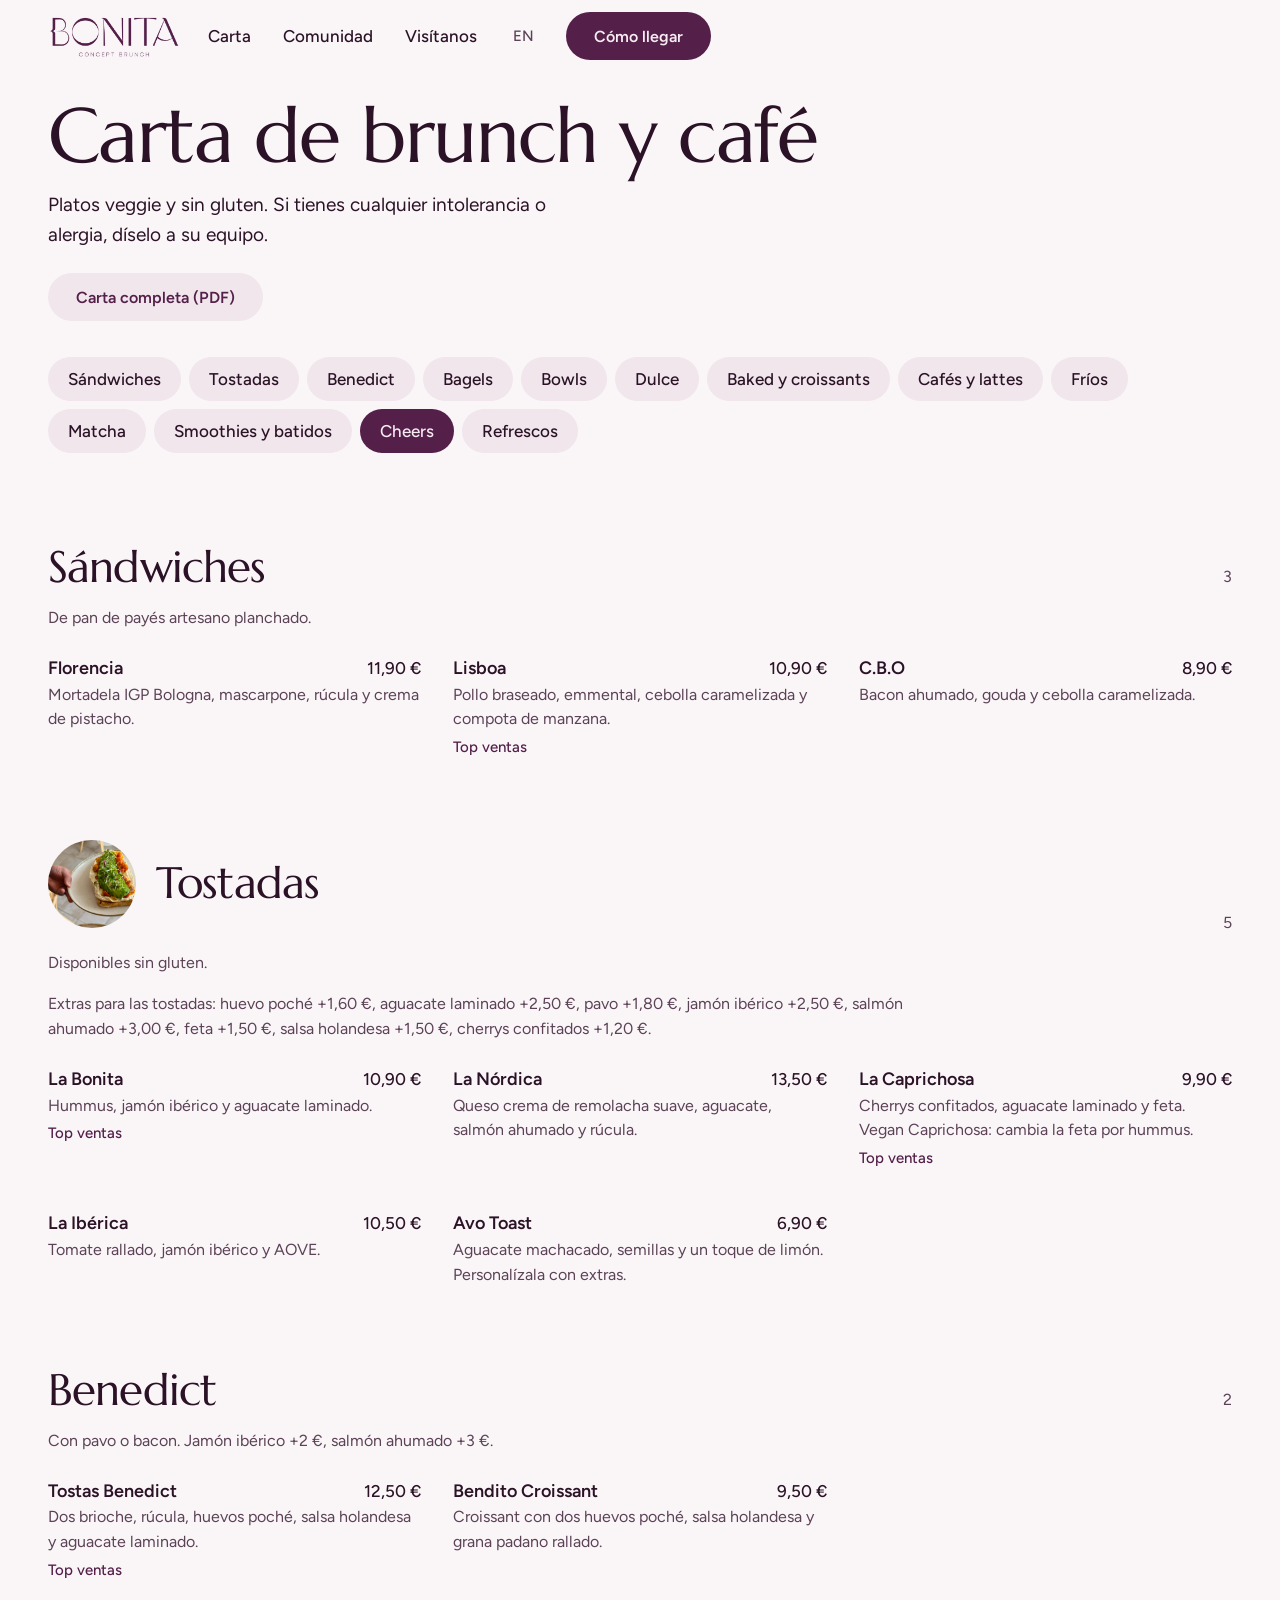
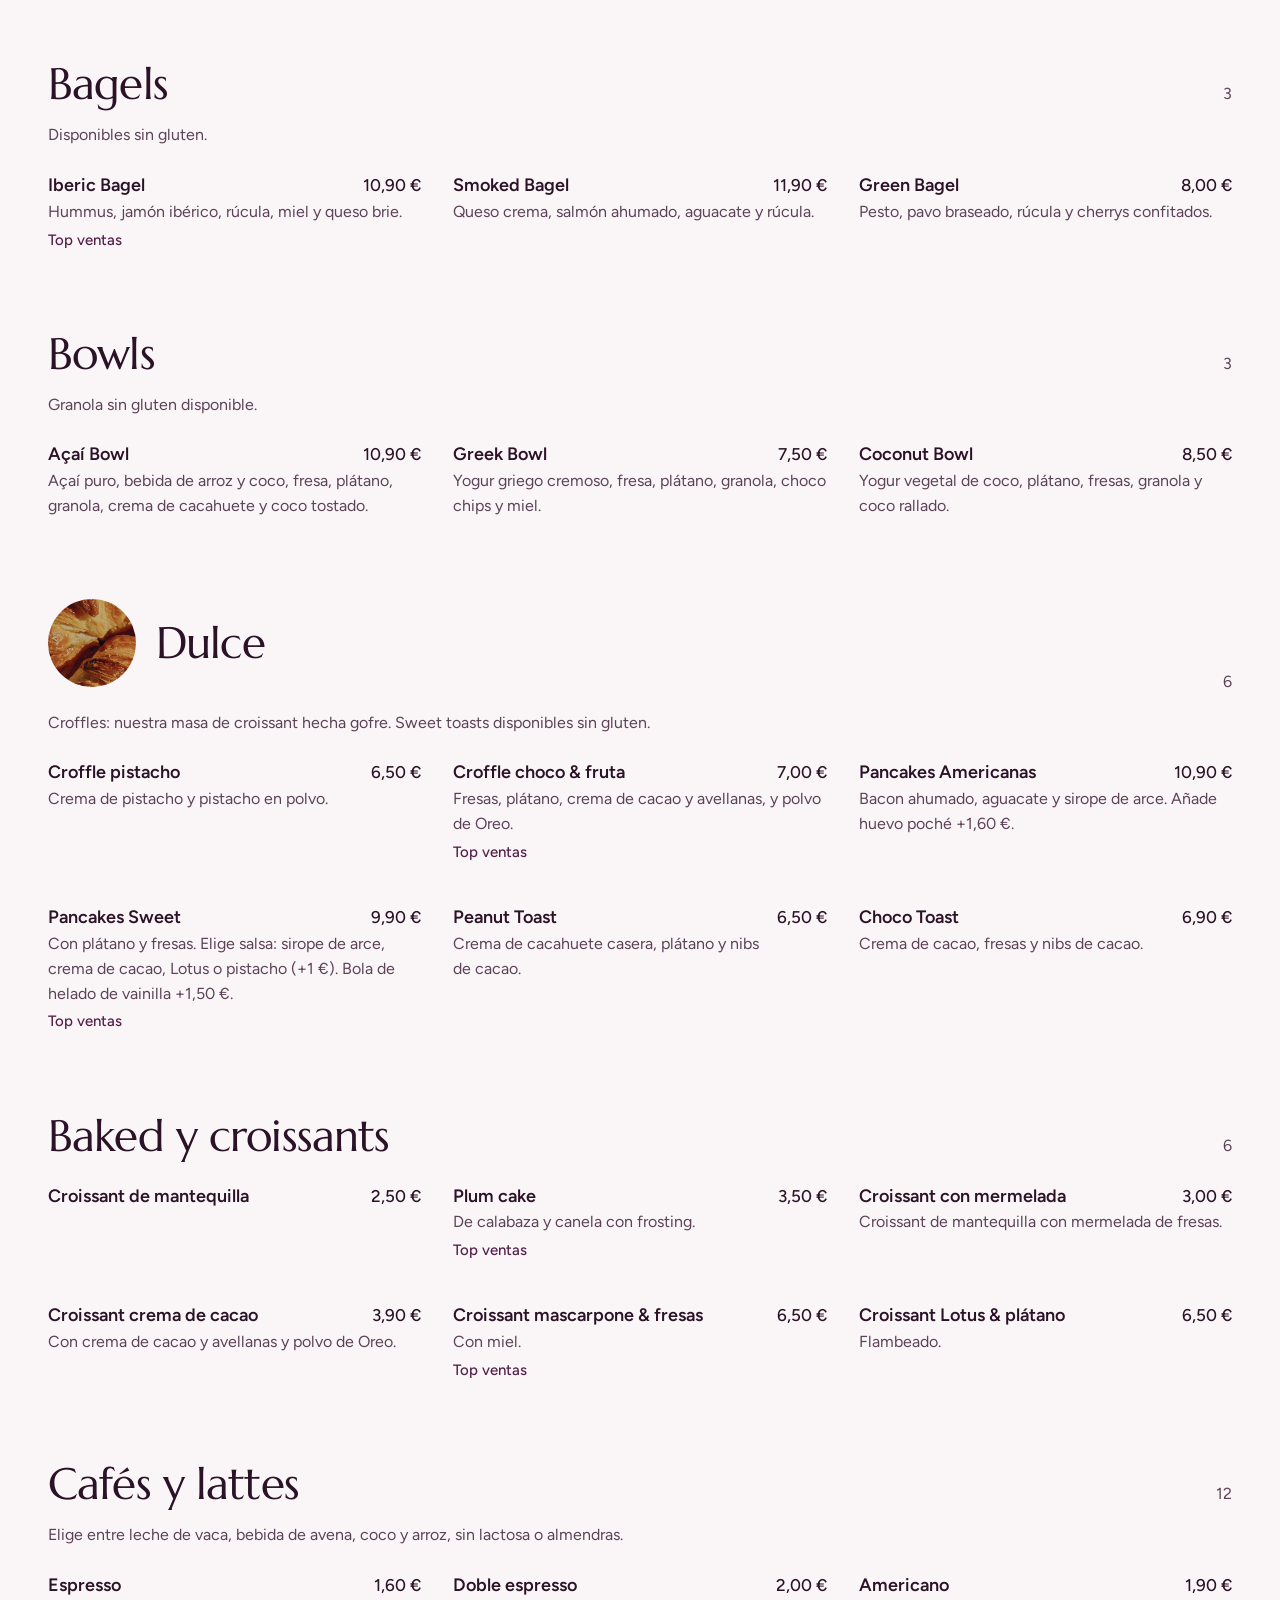
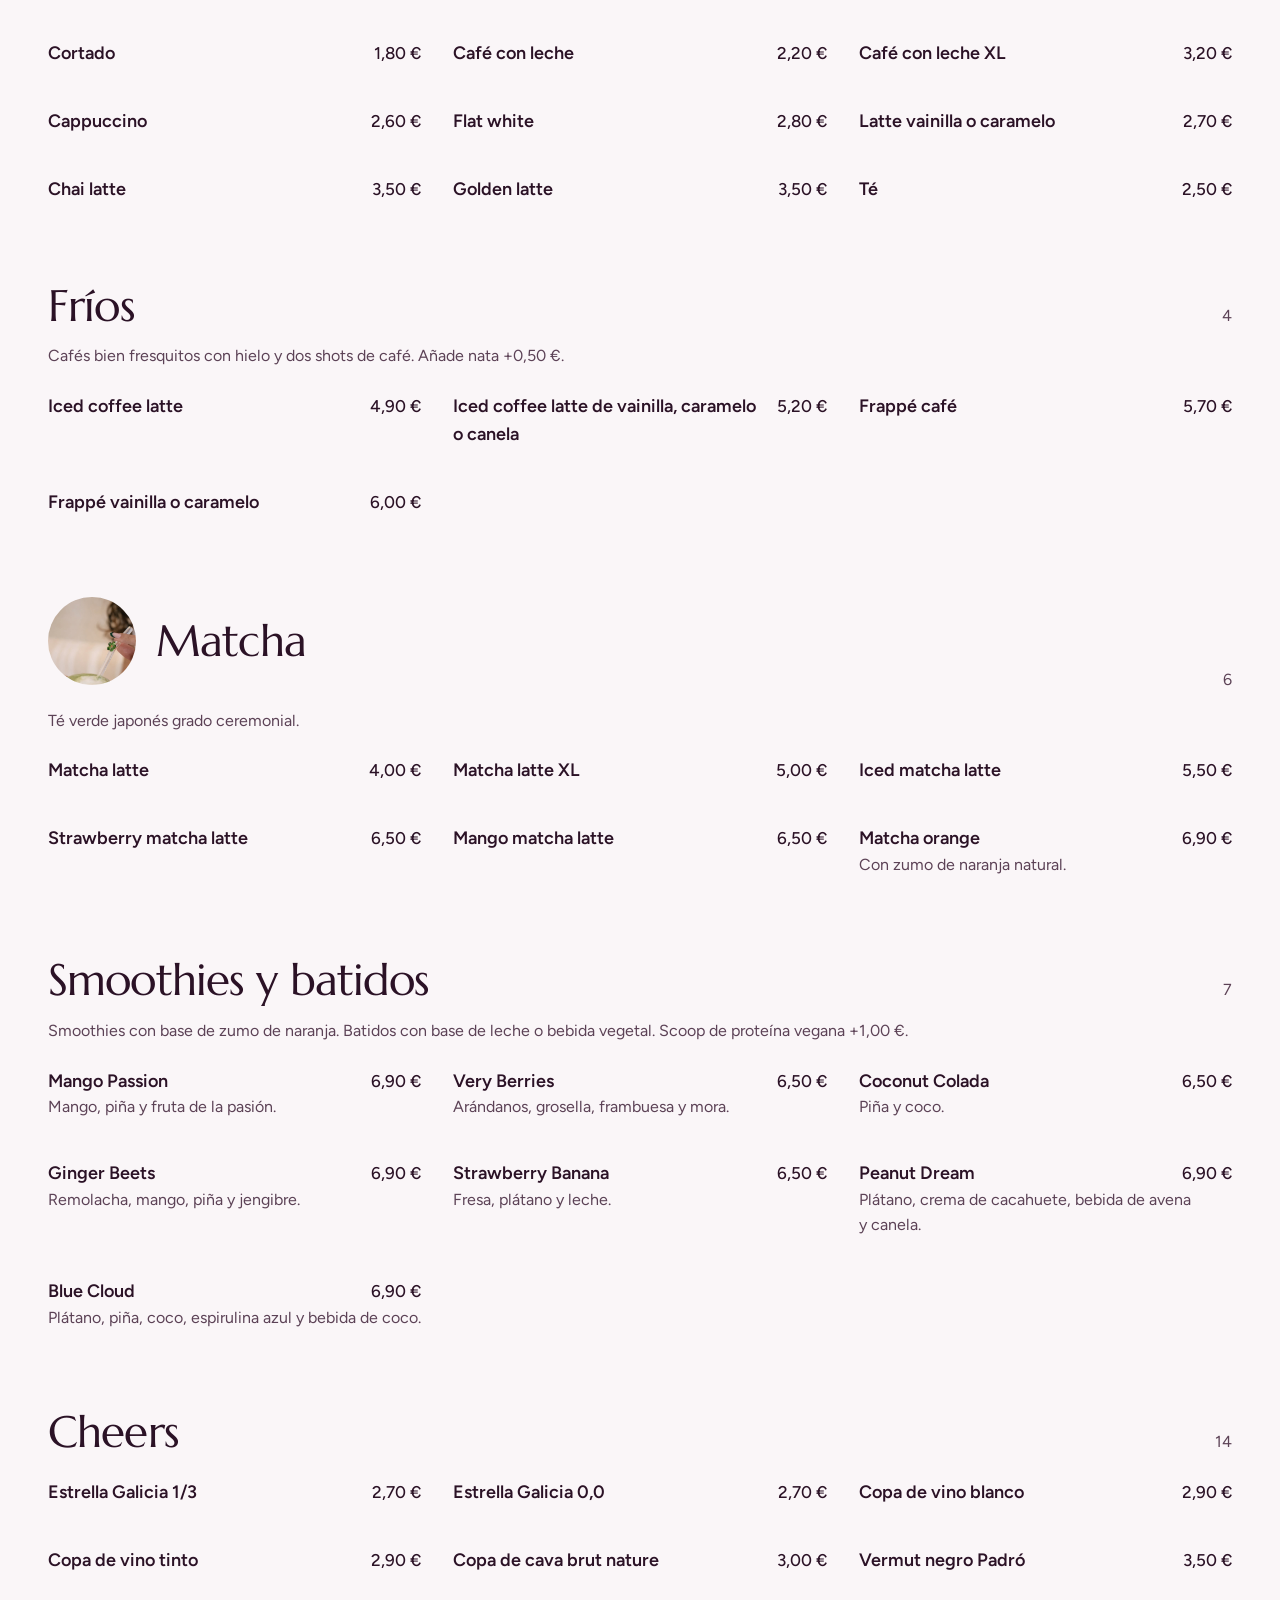
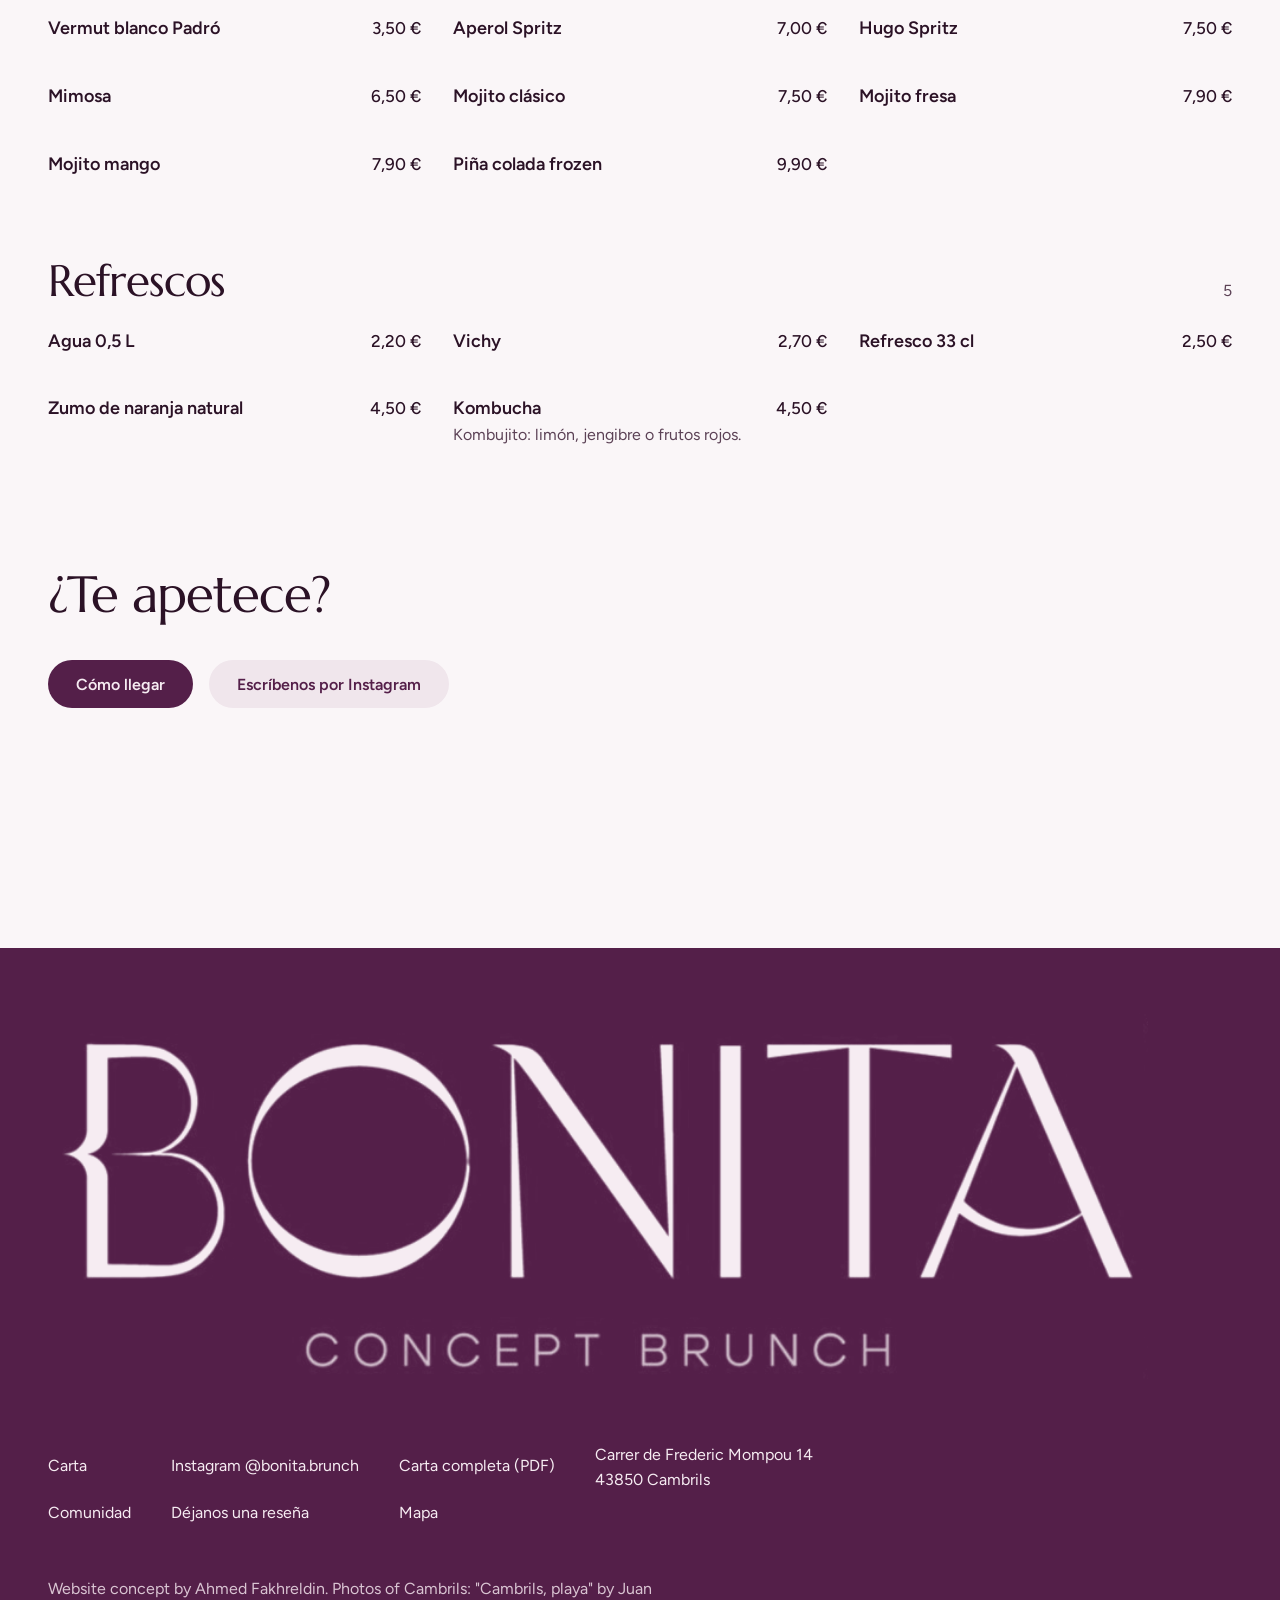
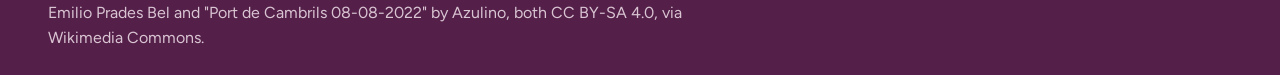
==== commit 933a00ba: "Real photos from Bonita's public posts in ring masks" ====
--- a/carta.html
+++ b/carta.html
@@ -3,7 +3,7 @@
 <title>Carta · Bonita Concept Brunch</title><meta name="description" content="La carta de Bonita Concept Brunch en Cambrils, con precios.">
 <link rel="preload" as="font" type="font/woff2" crossorigin href="fonts/marcellus-400.woff2">
 <link rel="preload" as="font" type="font/woff2" crossorigin href="fonts/figtree-400.woff2">
-<link rel="stylesheet" href="fonts/fonts.css?v=4"><link rel="stylesheet" href="styles.css?v=4"><noscript><style>.rv{opacity:1!important;transform:none!important}</style></noscript>
+<link rel="stylesheet" href="fonts/fonts.css?v=6"><link rel="stylesheet" href="styles.css?v=6"><noscript><style>.rv{opacity:1!important;transform:none!important}</style></noscript>
 <style>html.fl body{opacity:0}body{transition:opacity .25s ease}</style>
 <script>document.documentElement.classList.add('fl');(function(){var d=function(){document.documentElement.classList.remove('fl')};setTimeout(d,1200);if(document.fonts&&document.fonts.load){Promise.all([document.fonts.load('1em Marcellus'),document.fonts.load('1em Figtree')]).then(d,d)}else d()})();</script>
 </head><body><a class="skip" href="#main">Saltar al contenido</a><header class="nav"><a href="index.html" aria-label="Bonita Concept Brunch"><img class="logo" src="img/logo-plum.png" alt="Bonita Concept Brunch" width="132" height="44"></a>
@@ -11,11 +11,11 @@
 <button class="lang" type="button" aria-label="Switch to English">EN</button><a class="btn" href="https://www.google.com/maps/search/?api=1&query=Bonita+Concept+Brunch+Carrer+de+Frederic+Mompou+14+Cambrils"><span data-en="Directions">Cómo llegar</span></a></header><main id="main">
 <div class="hello"><h1 class="rv"><span data-en="Brunch and coffee menu">Carta de brunch y café</span></h1><p class="rv" style="--i:1"><span data-en="Veggie and gluten free dishes. If you have an intolerance or allergy, tell the team.">Platos veggie y sin gluten. Si tienes cualquier intolerancia o alergia, díselo a su equipo.</span></p>
 <div class="actions rv" style="--i:2"><a class="btn alt" href="https://drive.google.com/file/d/1cFi0jNEHaVHTh7_fU4lbBXJW9XEex9RG/view?usp=drive_link"><span data-en="Full menu (PDF)">Carta completa (PDF)</span></a></div></div>
-<nav class="chips" aria-label="Categorías"><a href="#sandwichs"><span data-en="Sandwiches">Sándwiches</span></a><a href="#tostadas"><span data-en="Toasts">Tostadas</span></a><a href="#benedict"><span data-en="Benedict">Benedict</span></a><a href="#bagels"><span data-en="Bagels">Bagels</span></a><a href="#bowls"><span data-en="Bowls">Bowls</span></a><a href="#dulce"><span data-en="Sweet">Dulce</span></a><a href="#bakery"><span data-en="Baked and croissants">Baked y croissants</span></a><a href="#cafes"><span data-en="Coffee and lattes">Cafés y lattes</span></a><a href="#frios"><span data-en="Iced">Fríos</span></a><a href="#matcha"><span data-en="Matcha">Matcha</span></a><a href="#smoothies"><span data-en="Smoothies and shakes">Smoothies y batidos</span></a><a href="#cheers"><span data-en="Cheers">Cheers</span></a><a href="#refrescos"><span data-en="Soft drinks">Refrescos</span></a></nav><section class="cat" id="sandwichs"><div class="chead rv"><h2><span data-en="Sandwiches">Sándwiches</span></h2><span>3</span></div><p class="note"><span data-en="Pressed on artisan country bread.">De pan de payés artesano planchado.</span></p><ul class="items"><li class="rv"><div><div class="nm"><b>Florencia</b><span class="pr">11,90 €</span></div><p><span data-en="IGP Bologna mortadella, mascarpone, rocket and pistachio cream.">Mortadela IGP Bologna, mascarpone, rúcula y crema de pistacho.</span></p></div></li><li class="rv"><div><div class="nm"><b>Lisboa</b><span class="pr">10,90 €</span></div><p><span data-en="Roast chicken, emmental, caramelised onion and apple compote.">Pollo braseado, emmental, cebolla caramelizada y compota de manzana.</span></p><em><span data-en="Best seller">Top ventas</span></em></div></li><li class="rv"><div><div class="nm"><b>C.B.O</b><span class="pr">8,90 €</span></div><p><span data-en="Smoked bacon, gouda and caramelised onion.">Bacon ahumado, gouda y cebolla caramelizada.</span></p></div></li></ul></section><section class="cat" id="tostadas"><div class="chead rv"><h2><span data-en="Toasts">Tostadas</span></h2><span>5</span></div><p class="note"><span data-en="Available gluten free.">Disponibles sin gluten.</span></p><p class="note"><span data-en="Toast extras: poached egg +€1.60, sliced avocado +€2.50, turkey +€1.80, iberico ham +€2.50, smoked salmon +€3.00, feta +€1.50, hollandaise +€1.50, confit cherry tomatoes +€1.20.">Extras para las tostadas: huevo poché +1,60 €, aguacate laminado +2,50 €, pavo +1,80 €, jamón ibérico +2,50 €, salmón ahumado +3,00 €, feta +1,50 €, salsa holandesa +1,50 €, cherrys confitados +1,20 €.</span></p><ul class="items"><li class="rv"><div><div class="nm"><b>La Bonita</b><span class="pr">10,90 €</span></div><p><span data-en="Hummus, iberico ham and sliced avocado.">Hummus, jamón ibérico y aguacate laminado.</span></p><em><span data-en="Best seller">Top ventas</span></em></div></li><li class="rv"><div><div class="nm"><b>La Nórdica</b><span class="pr">13,50 €</span></div><p><span data-en="Mild beetroot cream cheese, avocado, smoked salmon and rocket.">Queso crema de remolacha suave, aguacate, salmón ahumado y rúcula.</span></p></div></li><li class="rv"><div><div class="nm"><b>La Caprichosa</b><span class="pr">9,90 €</span></div><p><span data-en="Confit cherry tomatoes, sliced avocado and feta. Vegan Caprichosa: hummus instead of feta.">Cherrys confitados, aguacate laminado y feta. Vegan Caprichosa: cambia la feta por hummus.</span></p><em><span data-en="Best seller">Top ventas</span></em></div></li><li class="rv"><div><div class="nm"><b>La Ibérica</b><span class="pr">10,50 €</span></div><p><span data-en="Grated tomato, iberico ham and extra virgin olive oil.">Tomate rallado, jamón ibérico y AOVE.</span></p></div></li><li class="rv"><div><div class="nm"><b>Avo Toast</b><span class="pr">6,90 €</span></div><p><span data-en="Smashed avocado, seeds and a touch of lemon. Make it yours with extras.">Aguacate machacado, semillas y un toque de limón. Personalízala con extras.</span></p></div></li></ul></section><section class="cat" id="benedict"><div class="chead rv"><h2><span data-en="Benedict">Benedict</span></h2><span>2</span></div><p class="note"><span data-en="With turkey or bacon. Iberico ham +€2, smoked salmon +€3.">Con pavo o bacon. Jamón ibérico +2 €, salmón ahumado +3 €.</span></p><ul class="items"><li class="rv"><div><div class="nm"><b>Tostas Benedict</b><span class="pr">12,50 €</span></div><p><span data-en="Two brioche toasts, rocket, poached eggs, hollandaise and sliced avocado.">Dos brioche, rúcula, huevos poché, salsa holandesa y aguacate laminado.</span></p><em><span data-en="Best seller">Top ventas</span></em></div></li><li class="rv"><div><div class="nm"><b>Bendito Croissant</b><span class="pr">9,50 €</span></div><p><span data-en="Croissant with two poached eggs, hollandaise and grated grana padano.">Croissant con dos huevos poché, salsa holandesa y grana padano rallado.</span></p></div></li></ul></section><section class="cat" id="bagels"><div class="chead rv"><h2><span data-en="Bagels">Bagels</span></h2><span>3</span></div><p class="note"><span data-en="Available gluten free.">Disponibles sin gluten.</span></p><ul class="items"><li class="rv"><div><div class="nm"><b>Iberic Bagel</b><span class="pr">10,90 €</span></div><p><span data-en="Hummus, iberico ham, rocket, honey and brie.">Hummus, jamón ibérico, rúcula, miel y queso brie.</span></p><em><span data-en="Best seller">Top ventas</span></em></div></li><li class="rv"><div><div class="nm"><b>Smoked Bagel</b><span class="pr">11,90 €</span></div><p><span data-en="Cream cheese, smoked salmon, avocado and rocket.">Queso crema, salmón ahumado, aguacate y rúcula.</span></p></div></li><li class="rv"><div><div class="nm"><b>Green Bagel</b><span class="pr">8,00 €</span></div><p><span data-en="Pesto, roast turkey, rocket and confit cherry tomatoes.">Pesto, pavo braseado, rúcula y cherrys confitados.</span></p></div></li></ul></section><section class="cat" id="bowls"><div class="chead rv"><h2><span data-en="Bowls">Bowls</span></h2><span>3</span></div><p class="note"><span data-en="Gluten free granola available.">Granola sin gluten disponible.</span></p><ul class="items"><li class="rv"><div><div class="nm"><b>Açaí Bowl</b><span class="pr">10,90 €</span></div><p><span data-en="Pure açaí, rice and coconut drink, strawberry, banana, granola, peanut butter and toasted coconut.">Açaí puro, bebida de arroz y coco, fresa, plátano, granola, crema de cacahuete y coco tostado.</span></p></div></li><li class="rv"><div><div class="nm"><b>Greek Bowl</b><span class="pr">7,50 €</span></div><p><span data-en="Creamy Greek yogurt, strawberry, banana, granola, choco chips and honey.">Yogur griego cremoso, fresa, plátano, granola, choco chips y miel.</span></p></div></li><li class="rv"><div><div class="nm"><b>Coconut Bowl</b><span class="pr">8,50 €</span></div><p><span data-en="Coconut yogurt, banana, strawberries, granola and grated coconut.">Yogur vegetal de coco, plátano, fresas, granola y coco rallado.</span></p></div></li></ul></section><section class="cat" id="dulce"><div class="chead rv"><h2><span data-en="Sweet">Dulce</span></h2><span>6</span></div><p class="note"><span data-en="Croffles: our croissant dough made into a waffle. Sweet toasts available gluten free.">Croffles: nuestra masa de croissant hecha gofre. Sweet toasts disponibles sin gluten.</span></p><ul class="items"><li class="rv"><div><div class="nm"><b>Croffle pistacho</b><span class="pr">6,50 €</span></div><p><span data-en="Pistachio cream and pistachio powder.">Crema de pistacho y pistacho en polvo.</span></p></div></li><li class="rv"><div><div class="nm"><b>Croffle choco & fruta</b><span class="pr">7,00 €</span></div><p><span data-en="Strawberries, banana, cocoa and hazelnut cream, and Oreo crumb.">Fresas, plátano, crema de cacao y avellanas, y polvo de Oreo.</span></p><em><span data-en="Best seller">Top ventas</span></em></div></li><li class="rv"><div><div class="nm"><b>Pancakes Americanas</b><span class="pr">10,90 €</span></div><p><span data-en="Smoked bacon, avocado and maple syrup. Add a poached egg +€1.60.">Bacon ahumado, aguacate y sirope de arce. Añade huevo poché +1,60 €.</span></p></div></li><li class="rv"><div><div class="nm"><b>Pancakes Sweet</b><span class="pr">9,90 €</span></div><p><span data-en="With banana and strawberries. Pick a sauce: maple syrup, cocoa cream, Lotus or pistachio (+€1). Scoop of vanilla ice cream +€1.50.">Con plátano y fresas. Elige salsa: sirope de arce, crema de cacao, Lotus o pistacho (+1 €). Bola de helado de vainilla +1,50 €.</span></p><em><span data-en="Best seller">Top ventas</span></em></div></li><li class="rv"><div><div class="nm"><b>Peanut Toast</b><span class="pr">6,50 €</span></div><p><span data-en="Homemade peanut butter, banana and cacao nibs.">Crema de cacahuete casera, plátano y nibs de cacao.</span></p></div></li><li class="rv"><div><div class="nm"><b>Choco Toast</b><span class="pr">6,90 €</span></div><p><span data-en="Cocoa cream, strawberries and cacao nibs.">Crema de cacao, fresas y nibs de cacao.</span></p></div></li></ul></section><section class="cat" id="bakery"><div class="chead rv"><h2><span data-en="Baked and croissants">Baked y croissants</span></h2><span>6</span></div><ul class="items"><li class="rv"><div><div class="nm"><b>Croissant de mantequilla</b><span class="pr">2,50 €</span></div></div></li><li class="rv"><div><div class="nm"><b>Plum cake</b><span class="pr">3,50 €</span></div><p><span data-en="Pumpkin and cinnamon with frosting.">De calabaza y canela con frosting.</span></p><em><span data-en="Best seller">Top ventas</span></em></div></li><li class="rv"><div><div class="nm"><b>Croissant con mermelada</b><span class="pr">3,00 €</span></div><p><span data-en="Butter croissant with strawberry jam.">Croissant de mantequilla con mermelada de fresas.</span></p></div></li><li class="rv"><div><div class="nm"><b>Croissant crema de cacao</b><span class="pr">3,90 €</span></div><p><span data-en="With cocoa and hazelnut cream and Oreo crumb.">Con crema de cacao y avellanas y polvo de Oreo.</span></p></div></li><li class="rv"><div><div class="nm"><b>Croissant mascarpone & fresas</b><span class="pr">6,50 €</span></div><p><span data-en="With honey.">Con miel.</span></p><em><span data-en="Best seller">Top ventas</span></em></div></li><li class="rv"><div><div class="nm"><b>Croissant Lotus & plátano</b><span class="pr">6,50 €</span></div><p><span data-en="Flambéed.">Flambeado.</span></p></div></li></ul></section><section class="cat" id="cafes"><div class="chead rv"><h2><span data-en="Coffee and lattes">Cafés y lattes</span></h2><span>12</span></div><p class="note"><span data-en="Choose cow milk, oat drink, coconut and rice, lactose free or almond.">Elige entre leche de vaca, bebida de avena, coco y arroz, sin lactosa o almendras.</span></p><ul class="items"><li class="rv"><div><div class="nm"><b>Espresso</b><span class="pr">1,60 €</span></div></div></li><li class="rv"><div><div class="nm"><b>Doble espresso</b><span class="pr">2,00 €</span></div></div></li><li class="rv"><div><div class="nm"><b>Americano</b><span class="pr">1,90 €</span></div></div></li><li class="rv"><div><div class="nm"><b>Cortado</b><span class="pr">1,80 €</span></div></div></li><li class="rv"><div><div class="nm"><b>Café con leche</b><span class="pr">2,20 €</span></div></div></li><li class="rv"><div><div class="nm"><b>Café con leche XL</b><span class="pr">3,20 €</span></div></div></li><li class="rv"><div><div class="nm"><b>Cappuccino</b><span class="pr">2,60 €</span></div></div></li><li class="rv"><div><div class="nm"><b>Flat white</b><span class="pr">2,80 €</span></div></div></li><li class="rv"><div><div class="nm"><b>Latte vainilla o caramelo</b><span class="pr">2,70 €</span></div></div></li><li class="rv"><div><div class="nm"><b>Chai latte</b><span class="pr">3,50 €</span></div></div></li><li class="rv"><div><div class="nm"><b>Golden latte</b><span class="pr">3,50 €</span></div></div></li><li class="rv"><div><div class="nm"><b>Té</b><span class="pr">2,50 €</span></div></div></li></ul></section><section class="cat" id="frios"><div class="chead rv"><h2><span data-en="Iced">Fríos</span></h2><span>4</span></div><p class="note"><span data-en="Properly cold coffees with ice and two shots. Add cream +€0.50.">Cafés bien fresquitos con hielo y dos shots de café. Añade nata +0,50 €.</span></p><ul class="items"><li class="rv"><div><div class="nm"><b>Iced coffee latte</b><span class="pr">4,90 €</span></div></div></li><li class="rv"><div><div class="nm"><b>Iced coffee latte de vainilla, caramelo o canela</b><span class="pr">5,20 €</span></div></div></li><li class="rv"><div><div class="nm"><b>Frappé café</b><span class="pr">5,70 €</span></div></div></li><li class="rv"><div><div class="nm"><b>Frappé vainilla o caramelo</b><span class="pr">6,00 €</span></div></div></li></ul></section><section class="cat" id="matcha"><div class="chead rv"><h2><span data-en="Matcha">Matcha</span></h2><span>6</span></div><p class="note"><span data-en="Ceremonial grade Japanese green tea.">Té verde japonés grado ceremonial.</span></p><ul class="items"><li class="rv"><div><div class="nm"><b>Matcha latte</b><span class="pr">4,00 €</span></div></div></li><li class="rv"><div><div class="nm"><b>Matcha latte XL</b><span class="pr">5,00 €</span></div></div></li><li class="rv"><div><div class="nm"><b>Iced matcha latte</b><span class="pr">5,50 €</span></div></div></li><li class="rv"><div><div class="nm"><b>Strawberry matcha latte</b><span class="pr">6,50 €</span></div></div></li><li class="rv"><div><div class="nm"><b>Mango matcha latte</b><span class="pr">6,50 €</span></div></div></li><li class="rv"><div><div class="nm"><b>Matcha orange</b><span class="pr">6,90 €</span></div><p><span data-en="With fresh orange juice.">Con zumo de naranja natural.</span></p></div></li></ul></section><section class="cat" id="smoothies"><div class="chead rv"><h2><span data-en="Smoothies and shakes">Smoothies y batidos</span></h2><span>7</span></div><p class="note"><span data-en="Smoothies on an orange juice base. Shakes on a milk or plant drink base. Vegan protein scoop +€1.00.">Smoothies con base de zumo de naranja. Batidos con base de leche o bebida vegetal. Scoop de proteína vegana +1,00 €.</span></p><ul class="items"><li class="rv"><div><div class="nm"><b>Mango Passion</b><span class="pr">6,90 €</span></div><p><span data-en="Mango, pineapple and passion fruit.">Mango, piña y fruta de la pasión.</span></p></div></li><li class="rv"><div><div class="nm"><b>Very Berries</b><span class="pr">6,50 €</span></div><p><span data-en="Blueberry, redcurrant, raspberry and blackberry.">Arándanos, grosella, frambuesa y mora.</span></p></div></li><li class="rv"><div><div class="nm"><b>Coconut Colada</b><span class="pr">6,50 €</span></div><p><span data-en="Pineapple and coconut.">Piña y coco.</span></p></div></li><li class="rv"><div><div class="nm"><b>Ginger Beets</b><span class="pr">6,90 €</span></div><p><span data-en="Beetroot, mango, pineapple and ginger.">Remolacha, mango, piña y jengibre.</span></p></div></li><li class="rv"><div><div class="nm"><b>Strawberry Banana</b><span class="pr">6,50 €</span></div><p><span data-en="Strawberry, banana and milk.">Fresa, plátano y leche.</span></p></div></li><li class="rv"><div><div class="nm"><b>Peanut Dream</b><span class="pr">6,90 €</span></div><p><span data-en="Banana, peanut butter, oat drink and cinnamon.">Plátano, crema de cacahuete, bebida de avena y canela.</span></p></div></li><li class="rv"><div><div class="nm"><b>Blue Cloud</b><span class="pr">6,90 €</span></div><p><span data-en="Banana, pineapple, coconut, blue spirulina and coconut drink.">Plátano, piña, coco, espirulina azul y bebida de coco.</span></p></div></li></ul></section><section class="cat" id="cheers"><div class="chead rv"><h2><span data-en="Cheers">Cheers</span></h2><span>14</span></div><ul class="items"><li class="rv"><div><div class="nm"><b>Estrella Galicia 1/3</b><span class="pr">2,70 €</span></div></div></li><li class="rv"><div><div class="nm"><b>Estrella Galicia 0,0</b><span class="pr">2,70 €</span></div></div></li><li class="rv"><div><div class="nm"><b>Copa de vino blanco</b><span class="pr">2,90 €</span></div></div></li><li class="rv"><div><div class="nm"><b>Copa de vino tinto</b><span class="pr">2,90 €</span></div></div></li><li class="rv"><div><div class="nm"><b>Copa de cava brut nature</b><span class="pr">3,00 €</span></div></div></li><li class="rv"><div><div class="nm"><b>Vermut negro Padró</b><span class="pr">3,50 €</span></div></div></li><li class="rv"><div><div class="nm"><b>Vermut blanco Padró</b><span class="pr">3,50 €</span></div></div></li><li class="rv"><div><div class="nm"><b>Aperol Spritz</b><span class="pr">7,00 €</span></div></div></li><li class="rv"><div><div class="nm"><b>Hugo Spritz</b><span class="pr">7,50 €</span></div></div></li><li class="rv"><div><div class="nm"><b>Mimosa</b><span class="pr">6,50 €</span></div></div></li><li class="rv"><div><div class="nm"><b>Mojito clásico</b><span class="pr">7,50 €</span></div></div></li><li class="rv"><div><div class="nm"><b>Mojito fresa</b><span class="pr">7,90 €</span></div></div></li><li class="rv"><div><div class="nm"><b>Mojito mango</b><span class="pr">7,90 €</span></div></div></li><li class="rv"><div><div class="nm"><b>Piña colada frozen</b><span class="pr">9,90 €</span></div></div></li></ul></section><section class="cat" id="refrescos"><div class="chead rv"><h2><span data-en="Soft drinks">Refrescos</span></h2><span>5</span></div><ul class="items"><li class="rv"><div><div class="nm"><b>Agua 0,5 L</b><span class="pr">2,20 €</span></div></div></li><li class="rv"><div><div class="nm"><b>Vichy</b><span class="pr">2,70 €</span></div></div></li><li class="rv"><div><div class="nm"><b>Refresco 33 cl</b><span class="pr">2,50 €</span></div></div></li><li class="rv"><div><div class="nm"><b>Zumo de naranja natural</b><span class="pr">4,50 €</span></div></div></li><li class="rv"><div><div class="nm"><b>Kombucha</b><span class="pr">4,50 €</span></div><p><span data-en="Kombujito: lemon, ginger or red berries.">Kombujito: limón, jengibre o frutos rojos.</span></p></div></li></ul></section>
+<nav class="chips" aria-label="Categorías"><a href="#sandwichs"><span data-en="Sandwiches">Sándwiches</span></a><a href="#tostadas"><span data-en="Toasts">Tostadas</span></a><a href="#benedict"><span data-en="Benedict">Benedict</span></a><a href="#bagels"><span data-en="Bagels">Bagels</span></a><a href="#bowls"><span data-en="Bowls">Bowls</span></a><a href="#dulce"><span data-en="Sweet">Dulce</span></a><a href="#bakery"><span data-en="Baked and croissants">Baked y croissants</span></a><a href="#cafes"><span data-en="Coffee and lattes">Cafés y lattes</span></a><a href="#frios"><span data-en="Iced">Fríos</span></a><a href="#matcha"><span data-en="Matcha">Matcha</span></a><a href="#smoothies"><span data-en="Smoothies and shakes">Smoothies y batidos</span></a><a href="#cheers"><span data-en="Cheers">Cheers</span></a><a href="#refrescos"><span data-en="Soft drinks">Refrescos</span></a></nav><section class="cat" id="sandwichs"><div class="chead rv"><div class="cl"><h2><span data-en="Sandwiches">Sándwiches</span></h2></div><span>3</span></div><p class="note"><span data-en="Pressed on artisan country bread.">De pan de payés artesano planchado.</span></p><ul class="items"><li class="rv"><div><div class="nm"><b>Florencia</b><span class="pr">11,90 €</span></div><p><span data-en="IGP Bologna mortadella, mascarpone, rocket and pistachio cream.">Mortadela IGP Bologna, mascarpone, rúcula y crema de pistacho.</span></p></div></li><li class="rv"><div><div class="nm"><b>Lisboa</b><span class="pr">10,90 €</span></div><p><span data-en="Roast chicken, emmental, caramelised onion and apple compote.">Pollo braseado, emmental, cebolla caramelizada y compota de manzana.</span></p><em><span data-en="Best seller">Top ventas</span></em></div></li><li class="rv"><div><div class="nm"><b>C.B.O</b><span class="pr">8,90 €</span></div><p><span data-en="Smoked bacon, gouda and caramelised onion.">Bacon ahumado, gouda y cebolla caramelizada.</span></p></div></li></ul></section><section class="cat" id="tostadas"><div class="chead rv"><div class="cl"><img class="cphoto" src="img/photos/toast.jpg" alt="Tostada con hummus, aguacate y tomate" width="88" height="88" loading="lazy"><h2><span data-en="Toasts">Tostadas</span></h2></div><span>5</span></div><p class="note"><span data-en="Available gluten free.">Disponibles sin gluten.</span></p><p class="note"><span data-en="Toast extras: poached egg +€1.60, sliced avocado +€2.50, turkey +€1.80, iberico ham +€2.50, smoked salmon +€3.00, feta +€1.50, hollandaise +€1.50, confit cherry tomatoes +€1.20.">Extras para las tostadas: huevo poché +1,60 €, aguacate laminado +2,50 €, pavo +1,80 €, jamón ibérico +2,50 €, salmón ahumado +3,00 €, feta +1,50 €, salsa holandesa +1,50 €, cherrys confitados +1,20 €.</span></p><ul class="items"><li class="rv"><div><div class="nm"><b>La Bonita</b><span class="pr">10,90 €</span></div><p><span data-en="Hummus, iberico ham and sliced avocado.">Hummus, jamón ibérico y aguacate laminado.</span></p><em><span data-en="Best seller">Top ventas</span></em></div></li><li class="rv"><div><div class="nm"><b>La Nórdica</b><span class="pr">13,50 €</span></div><p><span data-en="Mild beetroot cream cheese, avocado, smoked salmon and rocket.">Queso crema de remolacha suave, aguacate, salmón ahumado y rúcula.</span></p></div></li><li class="rv"><div><div class="nm"><b>La Caprichosa</b><span class="pr">9,90 €</span></div><p><span data-en="Confit cherry tomatoes, sliced avocado and feta. Vegan Caprichosa: hummus instead of feta.">Cherrys confitados, aguacate laminado y feta. Vegan Caprichosa: cambia la feta por hummus.</span></p><em><span data-en="Best seller">Top ventas</span></em></div></li><li class="rv"><div><div class="nm"><b>La Ibérica</b><span class="pr">10,50 €</span></div><p><span data-en="Grated tomato, iberico ham and extra virgin olive oil.">Tomate rallado, jamón ibérico y AOVE.</span></p></div></li><li class="rv"><div><div class="nm"><b>Avo Toast</b><span class="pr">6,90 €</span></div><p><span data-en="Smashed avocado, seeds and a touch of lemon. Make it yours with extras.">Aguacate machacado, semillas y un toque de limón. Personalízala con extras.</span></p></div></li></ul></section><section class="cat" id="benedict"><div class="chead rv"><div class="cl"><h2><span data-en="Benedict">Benedict</span></h2></div><span>2</span></div><p class="note"><span data-en="With turkey or bacon. Iberico ham +€2, smoked salmon +€3.">Con pavo o bacon. Jamón ibérico +2 €, salmón ahumado +3 €.</span></p><ul class="items"><li class="rv"><div><div class="nm"><b>Tostas Benedict</b><span class="pr">12,50 €</span></div><p><span data-en="Two brioche toasts, rocket, poached eggs, hollandaise and sliced avocado.">Dos brioche, rúcula, huevos poché, salsa holandesa y aguacate laminado.</span></p><em><span data-en="Best seller">Top ventas</span></em></div></li><li class="rv"><div><div class="nm"><b>Bendito Croissant</b><span class="pr">9,50 €</span></div><p><span data-en="Croissant with two poached eggs, hollandaise and grated grana padano.">Croissant con dos huevos poché, salsa holandesa y grana padano rallado.</span></p></div></li></ul></section><section class="cat" id="bagels"><div class="chead rv"><div class="cl"><h2><span data-en="Bagels">Bagels</span></h2></div><span>3</span></div><p class="note"><span data-en="Available gluten free.">Disponibles sin gluten.</span></p><ul class="items"><li class="rv"><div><div class="nm"><b>Iberic Bagel</b><span class="pr">10,90 €</span></div><p><span data-en="Hummus, iberico ham, rocket, honey and brie.">Hummus, jamón ibérico, rúcula, miel y queso brie.</span></p><em><span data-en="Best seller">Top ventas</span></em></div></li><li class="rv"><div><div class="nm"><b>Smoked Bagel</b><span class="pr">11,90 €</span></div><p><span data-en="Cream cheese, smoked salmon, avocado and rocket.">Queso crema, salmón ahumado, aguacate y rúcula.</span></p></div></li><li class="rv"><div><div class="nm"><b>Green Bagel</b><span class="pr">8,00 €</span></div><p><span data-en="Pesto, roast turkey, rocket and confit cherry tomatoes.">Pesto, pavo braseado, rúcula y cherrys confitados.</span></p></div></li></ul></section><section class="cat" id="bowls"><div class="chead rv"><div class="cl"><h2><span data-en="Bowls">Bowls</span></h2></div><span>3</span></div><p class="note"><span data-en="Gluten free granola available.">Granola sin gluten disponible.</span></p><ul class="items"><li class="rv"><div><div class="nm"><b>Açaí Bowl</b><span class="pr">10,90 €</span></div><p><span data-en="Pure açaí, rice and coconut drink, strawberry, banana, granola, peanut butter and toasted coconut.">Açaí puro, bebida de arroz y coco, fresa, plátano, granola, crema de cacahuete y coco tostado.</span></p></div></li><li class="rv"><div><div class="nm"><b>Greek Bowl</b><span class="pr">7,50 €</span></div><p><span data-en="Creamy Greek yogurt, strawberry, banana, granola, choco chips and honey.">Yogur griego cremoso, fresa, plátano, granola, choco chips y miel.</span></p></div></li><li class="rv"><div><div class="nm"><b>Coconut Bowl</b><span class="pr">8,50 €</span></div><p><span data-en="Coconut yogurt, banana, strawberries, granola and grated coconut.">Yogur vegetal de coco, plátano, fresas, granola y coco rallado.</span></p></div></li></ul></section><section class="cat" id="dulce"><div class="chead rv"><div class="cl"><img class="cphoto" src="img/photos/croissants.jpg" alt="Croissants dorados" width="88" height="88" loading="lazy"><h2><span data-en="Sweet">Dulce</span></h2></div><span>6</span></div><p class="note"><span data-en="Croffles: our croissant dough made into a waffle. Sweet toasts available gluten free.">Croffles: nuestra masa de croissant hecha gofre. Sweet toasts disponibles sin gluten.</span></p><ul class="items"><li class="rv"><div><div class="nm"><b>Croffle pistacho</b><span class="pr">6,50 €</span></div><p><span data-en="Pistachio cream and pistachio powder.">Crema de pistacho y pistacho en polvo.</span></p></div></li><li class="rv"><div><div class="nm"><b>Croffle choco & fruta</b><span class="pr">7,00 €</span></div><p><span data-en="Strawberries, banana, cocoa and hazelnut cream, and Oreo crumb.">Fresas, plátano, crema de cacao y avellanas, y polvo de Oreo.</span></p><em><span data-en="Best seller">Top ventas</span></em></div></li><li class="rv"><div><div class="nm"><b>Pancakes Americanas</b><span class="pr">10,90 €</span></div><p><span data-en="Smoked bacon, avocado and maple syrup. Add a poached egg +€1.60.">Bacon ahumado, aguacate y sirope de arce. Añade huevo poché +1,60 €.</span></p></div></li><li class="rv"><div><div class="nm"><b>Pancakes Sweet</b><span class="pr">9,90 €</span></div><p><span data-en="With banana and strawberries. Pick a sauce: maple syrup, cocoa cream, Lotus or pistachio (+€1). Scoop of vanilla ice cream +€1.50.">Con plátano y fresas. Elige salsa: sirope de arce, crema de cacao, Lotus o pistacho (+1 €). Bola de helado de vainilla +1,50 €.</span></p><em><span data-en="Best seller">Top ventas</span></em></div></li><li class="rv"><div><div class="nm"><b>Peanut Toast</b><span class="pr">6,50 €</span></div><p><span data-en="Homemade peanut butter, banana and cacao nibs.">Crema de cacahuete casera, plátano y nibs de cacao.</span></p></div></li><li class="rv"><div><div class="nm"><b>Choco Toast</b><span class="pr">6,90 €</span></div><p><span data-en="Cocoa cream, strawberries and cacao nibs.">Crema de cacao, fresas y nibs de cacao.</span></p></div></li></ul></section><section class="cat" id="bakery"><div class="chead rv"><div class="cl"><h2><span data-en="Baked and croissants">Baked y croissants</span></h2></div><span>6</span></div><ul class="items"><li class="rv"><div><div class="nm"><b>Croissant de mantequilla</b><span class="pr">2,50 €</span></div></div></li><li class="rv"><div><div class="nm"><b>Plum cake</b><span class="pr">3,50 €</span></div><p><span data-en="Pumpkin and cinnamon with frosting.">De calabaza y canela con frosting.</span></p><em><span data-en="Best seller">Top ventas</span></em></div></li><li class="rv"><div><div class="nm"><b>Croissant con mermelada</b><span class="pr">3,00 €</span></div><p><span data-en="Butter croissant with strawberry jam.">Croissant de mantequilla con mermelada de fresas.</span></p></div></li><li class="rv"><div><div class="nm"><b>Croissant crema de cacao</b><span class="pr">3,90 €</span></div><p><span data-en="With cocoa and hazelnut cream and Oreo crumb.">Con crema de cacao y avellanas y polvo de Oreo.</span></p></div></li><li class="rv"><div><div class="nm"><b>Croissant mascarpone & fresas</b><span class="pr">6,50 €</span></div><p><span data-en="With honey.">Con miel.</span></p><em><span data-en="Best seller">Top ventas</span></em></div></li><li class="rv"><div><div class="nm"><b>Croissant Lotus & plátano</b><span class="pr">6,50 €</span></div><p><span data-en="Flambéed.">Flambeado.</span></p></div></li></ul></section><section class="cat" id="cafes"><div class="chead rv"><div class="cl"><h2><span data-en="Coffee and lattes">Cafés y lattes</span></h2></div><span>12</span></div><p class="note"><span data-en="Choose cow milk, oat drink, coconut and rice, lactose free or almond.">Elige entre leche de vaca, bebida de avena, coco y arroz, sin lactosa o almendras.</span></p><ul class="items"><li class="rv"><div><div class="nm"><b>Espresso</b><span class="pr">1,60 €</span></div></div></li><li class="rv"><div><div class="nm"><b>Doble espresso</b><span class="pr">2,00 €</span></div></div></li><li class="rv"><div><div class="nm"><b>Americano</b><span class="pr">1,90 €</span></div></div></li><li class="rv"><div><div class="nm"><b>Cortado</b><span class="pr">1,80 €</span></div></div></li><li class="rv"><div><div class="nm"><b>Café con leche</b><span class="pr">2,20 €</span></div></div></li><li class="rv"><div><div class="nm"><b>Café con leche XL</b><span class="pr">3,20 €</span></div></div></li><li class="rv"><div><div class="nm"><b>Cappuccino</b><span class="pr">2,60 €</span></div></div></li><li class="rv"><div><div class="nm"><b>Flat white</b><span class="pr">2,80 €</span></div></div></li><li class="rv"><div><div class="nm"><b>Latte vainilla o caramelo</b><span class="pr">2,70 €</span></div></div></li><li class="rv"><div><div class="nm"><b>Chai latte</b><span class="pr">3,50 €</span></div></div></li><li class="rv"><div><div class="nm"><b>Golden latte</b><span class="pr">3,50 €</span></div></div></li><li class="rv"><div><div class="nm"><b>Té</b><span class="pr">2,50 €</span></div></div></li></ul></section><section class="cat" id="frios"><div class="chead rv"><div class="cl"><h2><span data-en="Iced">Fríos</span></h2></div><span>4</span></div><p class="note"><span data-en="Properly cold coffees with ice and two shots. Add cream +€0.50.">Cafés bien fresquitos con hielo y dos shots de café. Añade nata +0,50 €.</span></p><ul class="items"><li class="rv"><div><div class="nm"><b>Iced coffee latte</b><span class="pr">4,90 €</span></div></div></li><li class="rv"><div><div class="nm"><b>Iced coffee latte de vainilla, caramelo o canela</b><span class="pr">5,20 €</span></div></div></li><li class="rv"><div><div class="nm"><b>Frappé café</b><span class="pr">5,70 €</span></div></div></li><li class="rv"><div><div class="nm"><b>Frappé vainilla o caramelo</b><span class="pr">6,00 €</span></div></div></li></ul></section><section class="cat" id="matcha"><div class="chead rv"><div class="cl"><img class="cphoto" src="img/photos/strawberry-matcha.jpg" alt="Strawberry matcha latte" width="88" height="88" loading="lazy"><h2><span data-en="Matcha">Matcha</span></h2></div><span>6</span></div><p class="note"><span data-en="Ceremonial grade Japanese green tea.">Té verde japonés grado ceremonial.</span></p><ul class="items"><li class="rv"><div><div class="nm"><b>Matcha latte</b><span class="pr">4,00 €</span></div></div></li><li class="rv"><div><div class="nm"><b>Matcha latte XL</b><span class="pr">5,00 €</span></div></div></li><li class="rv"><div><div class="nm"><b>Iced matcha latte</b><span class="pr">5,50 €</span></div></div></li><li class="rv"><div><div class="nm"><b>Strawberry matcha latte</b><span class="pr">6,50 €</span></div></div></li><li class="rv"><div><div class="nm"><b>Mango matcha latte</b><span class="pr">6,50 €</span></div></div></li><li class="rv"><div><div class="nm"><b>Matcha orange</b><span class="pr">6,90 €</span></div><p><span data-en="With fresh orange juice.">Con zumo de naranja natural.</span></p></div></li></ul></section><section class="cat" id="smoothies"><div class="chead rv"><div class="cl"><h2><span data-en="Smoothies and shakes">Smoothies y batidos</span></h2></div><span>7</span></div><p class="note"><span data-en="Smoothies on an orange juice base. Shakes on a milk or plant drink base. Vegan protein scoop +€1.00.">Smoothies con base de zumo de naranja. Batidos con base de leche o bebida vegetal. Scoop de proteína vegana +1,00 €.</span></p><ul class="items"><li class="rv"><div><div class="nm"><b>Mango Passion</b><span class="pr">6,90 €</span></div><p><span data-en="Mango, pineapple and passion fruit.">Mango, piña y fruta de la pasión.</span></p></div></li><li class="rv"><div><div class="nm"><b>Very Berries</b><span class="pr">6,50 €</span></div><p><span data-en="Blueberry, redcurrant, raspberry and blackberry.">Arándanos, grosella, frambuesa y mora.</span></p></div></li><li class="rv"><div><div class="nm"><b>Coconut Colada</b><span class="pr">6,50 €</span></div><p><span data-en="Pineapple and coconut.">Piña y coco.</span></p></div></li><li class="rv"><div><div class="nm"><b>Ginger Beets</b><span class="pr">6,90 €</span></div><p><span data-en="Beetroot, mango, pineapple and ginger.">Remolacha, mango, piña y jengibre.</span></p></div></li><li class="rv"><div><div class="nm"><b>Strawberry Banana</b><span class="pr">6,50 €</span></div><p><span data-en="Strawberry, banana and milk.">Fresa, plátano y leche.</span></p></div></li><li class="rv"><div><div class="nm"><b>Peanut Dream</b><span class="pr">6,90 €</span></div><p><span data-en="Banana, peanut butter, oat drink and cinnamon.">Plátano, crema de cacahuete, bebida de avena y canela.</span></p></div></li><li class="rv"><div><div class="nm"><b>Blue Cloud</b><span class="pr">6,90 €</span></div><p><span data-en="Banana, pineapple, coconut, blue spirulina and coconut drink.">Plátano, piña, coco, espirulina azul y bebida de coco.</span></p></div></li></ul></section><section class="cat" id="cheers"><div class="chead rv"><div class="cl"><h2><span data-en="Cheers">Cheers</span></h2></div><span>14</span></div><ul class="items"><li class="rv"><div><div class="nm"><b>Estrella Galicia 1/3</b><span class="pr">2,70 €</span></div></div></li><li class="rv"><div><div class="nm"><b>Estrella Galicia 0,0</b><span class="pr">2,70 €</span></div></div></li><li class="rv"><div><div class="nm"><b>Copa de vino blanco</b><span class="pr">2,90 €</span></div></div></li><li class="rv"><div><div class="nm"><b>Copa de vino tinto</b><span class="pr">2,90 €</span></div></div></li><li class="rv"><div><div class="nm"><b>Copa de cava brut nature</b><span class="pr">3,00 €</span></div></div></li><li class="rv"><div><div class="nm"><b>Vermut negro Padró</b><span class="pr">3,50 €</span></div></div></li><li class="rv"><div><div class="nm"><b>Vermut blanco Padró</b><span class="pr">3,50 €</span></div></div></li><li class="rv"><div><div class="nm"><b>Aperol Spritz</b><span class="pr">7,00 €</span></div></div></li><li class="rv"><div><div class="nm"><b>Hugo Spritz</b><span class="pr">7,50 €</span></div></div></li><li class="rv"><div><div class="nm"><b>Mimosa</b><span class="pr">6,50 €</span></div></div></li><li class="rv"><div><div class="nm"><b>Mojito clásico</b><span class="pr">7,50 €</span></div></div></li><li class="rv"><div><div class="nm"><b>Mojito fresa</b><span class="pr">7,90 €</span></div></div></li><li class="rv"><div><div class="nm"><b>Mojito mango</b><span class="pr">7,90 €</span></div></div></li><li class="rv"><div><div class="nm"><b>Piña colada frozen</b><span class="pr">9,90 €</span></div></div></li></ul></section><section class="cat" id="refrescos"><div class="chead rv"><div class="cl"><h2><span data-en="Soft drinks">Refrescos</span></h2></div><span>5</span></div><ul class="items"><li class="rv"><div><div class="nm"><b>Agua 0,5 L</b><span class="pr">2,20 €</span></div></div></li><li class="rv"><div><div class="nm"><b>Vichy</b><span class="pr">2,70 €</span></div></div></li><li class="rv"><div><div class="nm"><b>Refresco 33 cl</b><span class="pr">2,50 €</span></div></div></li><li class="rv"><div><div class="nm"><b>Zumo de naranja natural</b><span class="pr">4,50 €</span></div></div></li><li class="rv"><div><div class="nm"><b>Kombucha</b><span class="pr">4,50 €</span></div><p><span data-en="Kombujito: lemon, ginger or red berries.">Kombujito: limón, jengibre o frutos rojos.</span></p></div></li></ul></section>
 <section class="sec visit"><h2><span data-en="Hungry?">¿Te apetece?</span></h2><div class="actions"><a class="btn" href="https://www.google.com/maps/search/?api=1&query=Bonita+Concept+Brunch+Carrer+de+Frederic+Mompou+14+Cambrils"><span data-en="Directions">Cómo llegar</span></a><a class="btn alt" href="https://www.instagram.com/bonita.brunch/"><span data-en="Message us on Instagram">Escríbenos por Instagram</span></a></div></section></main><footer><img class="big" src="img/logo-cream.png" alt="Bonita Concept Brunch" width="930" height="310">
 <div class="cols"><div><a href="carta.html"><span data-en="Menu">Carta</span></a><a href="comunidad.html"><span data-en="Community">Comunidad</span></a></div>
 <div><a href="https://www.instagram.com/bonita.brunch/">Instagram @bonita.brunch</a><a href="https://g.page/r/CfIAZZboetoIEBM/review"><span data-en="Leave a review">Déjanos una reseña</span></a></div>
 <div><a href="https://drive.google.com/file/d/1cFi0jNEHaVHTh7_fU4lbBXJW9XEex9RG/view?usp=drive_link"><span data-en="Full menu (PDF)">Carta completa (PDF)</span></a><a href="https://www.google.com/maps/search/?api=1&query=Bonita+Concept+Brunch+Carrer+de+Frederic+Mompou+14+Cambrils"><span data-en="Map">Mapa</span></a></div>
 <div><span>Carrer de Frederic Mompou 14<br>43850 Cambrils</span></div></div>
 <p class="credit">Website concept by Ahmed Fakhreldin. Photos of Cambrils: "Cambrils, playa" by Juan Emilio Prades Bel and "Port de Cambrils 08-08-2022" by Azulino, both CC BY-SA 4.0, via Wikimedia Commons.</p></footer>
-<script src="site.js?v=4"></script></body></html>+<script src="site.js?v=6"></script></body></html>
--- a/styles.css
+++ b/styles.css
@@ -139,3 +139,13 @@
 .items li::before{display:none}
 .items li{grid-template-columns:1fr}
 .items em{display:block;margin-top:4px}
+
+.frame{aspect-ratio:1;border-radius:50%;overflow:hidden;position:relative;background:var(--step)}
+.frame img{position:absolute;inset:0;width:100%;height:100%;object-fit:cover;opacity:0;animation:cf 18s infinite}
+.frame img:first-child{opacity:1}
+@keyframes cf{0%{opacity:0}3%{opacity:1}17%{opacity:1}20%{opacity:0}100%{opacity:0}}
+.caps{position:relative;height:28px;margin-top:var(--s2);text-align:center;color:var(--soft)}
+.caps span{position:absolute;inset:0;opacity:0;animation:cf 18s infinite}
+.cl{display:flex;align-items:center;gap:20px}
+.cphoto{width:88px;height:88px;border-radius:50%;object-fit:cover;flex:none}
+@media (prefers-reduced-motion:reduce){.frame img,.caps span{animation:none}.frame img:not(:first-child){display:none}.caps span:not(:first-child){display:none}.caps span:first-child{opacity:1}}
